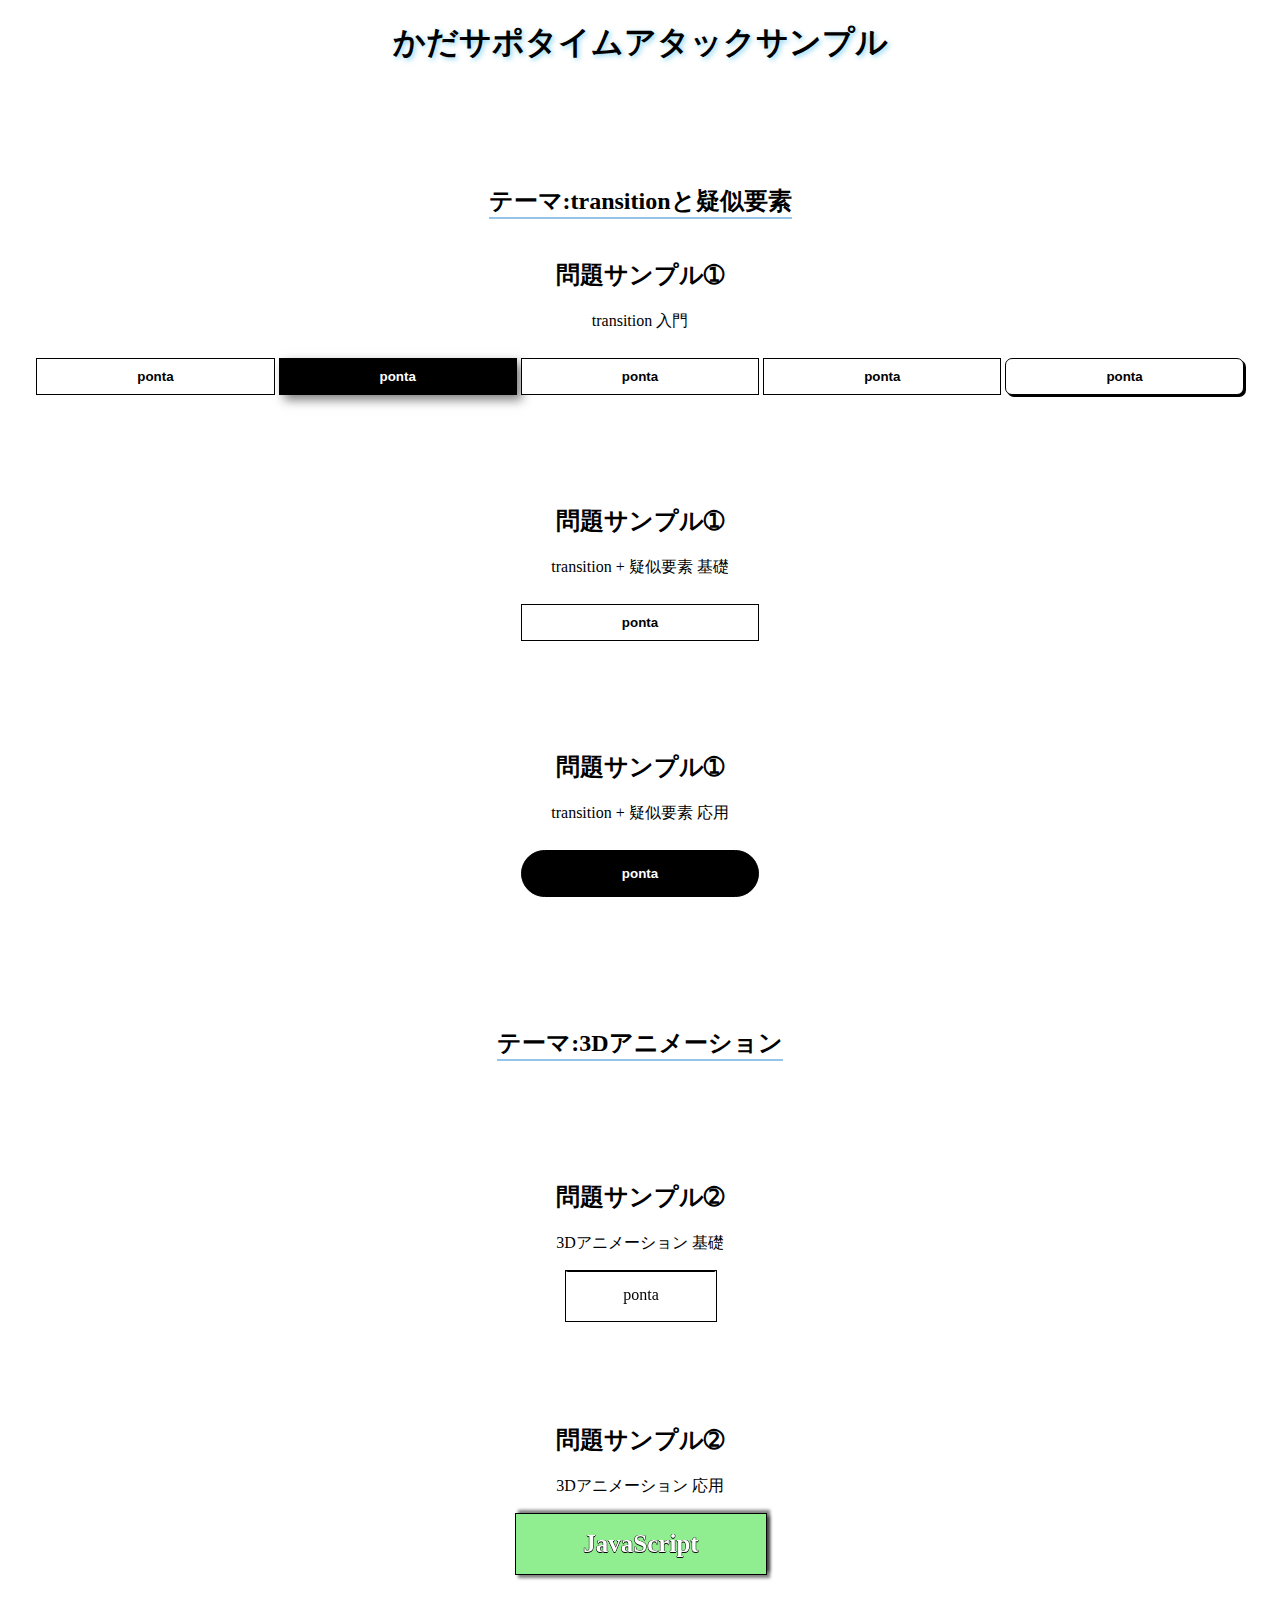
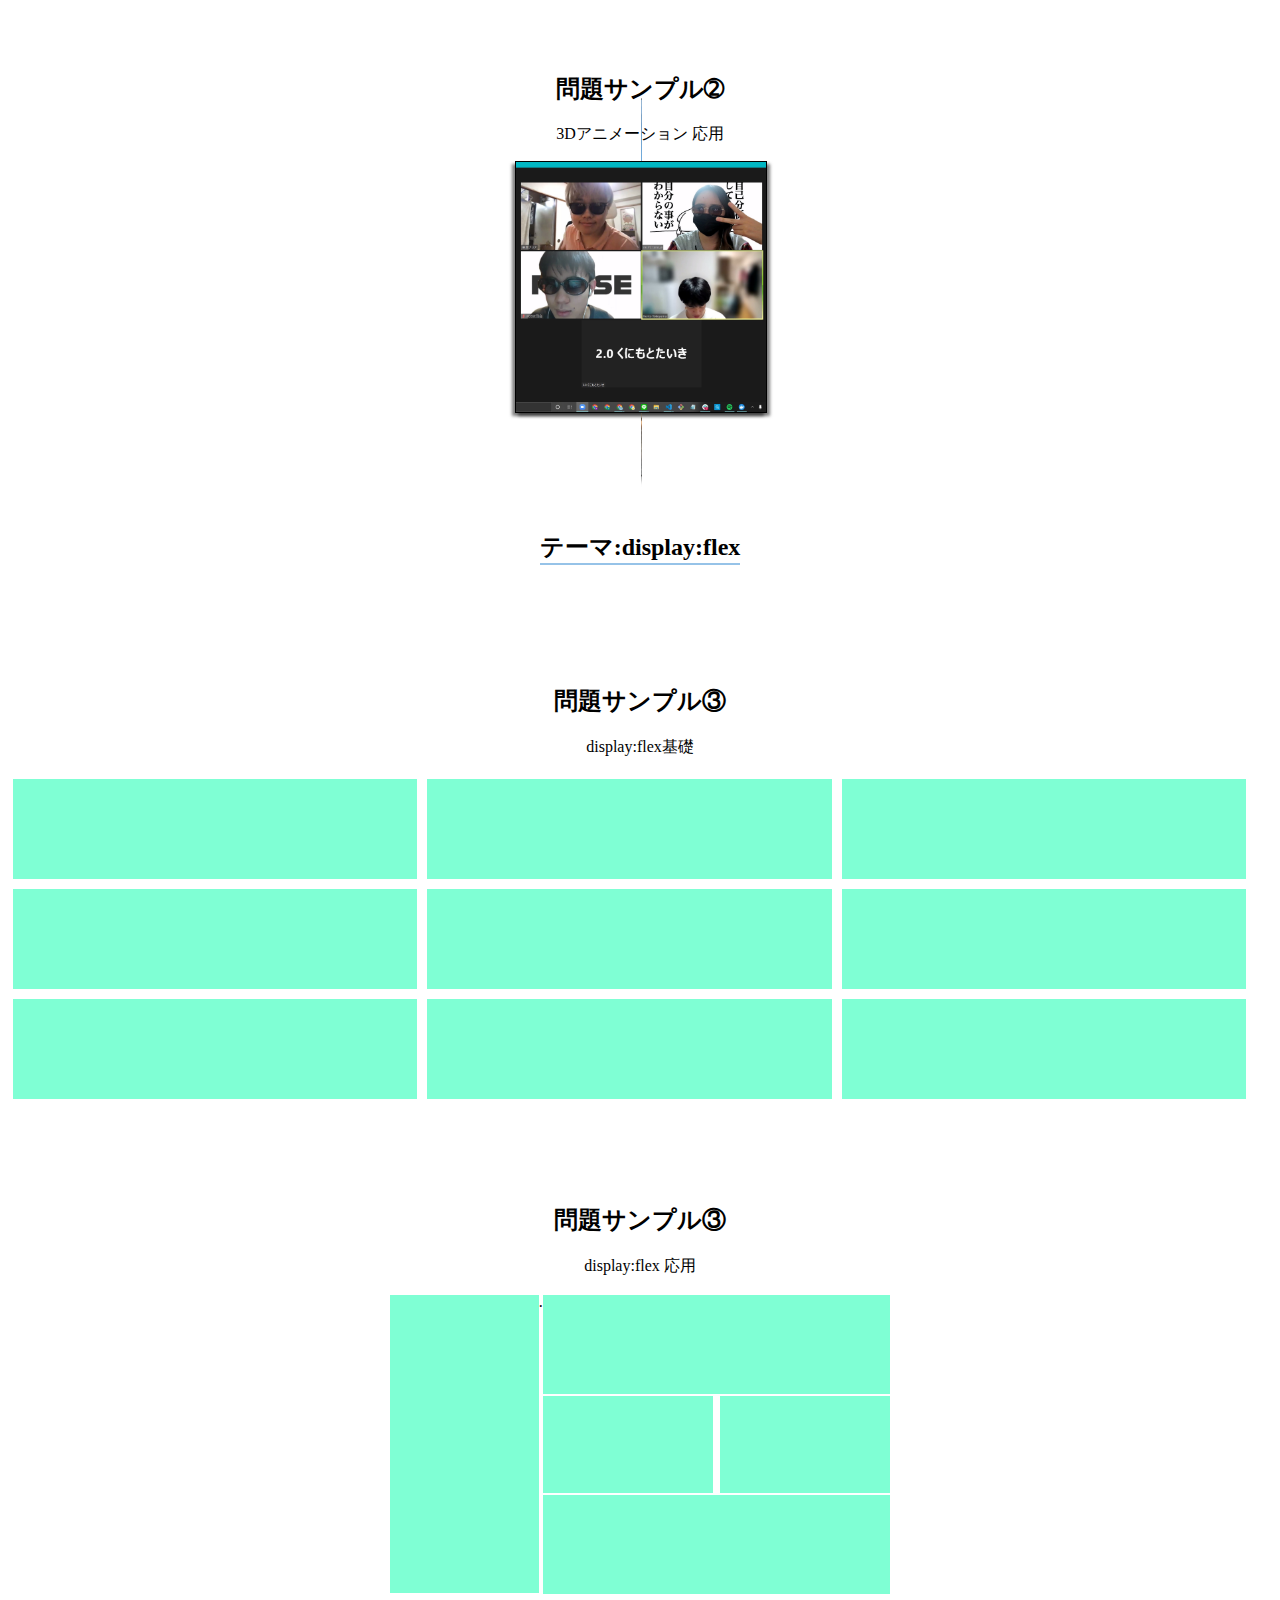
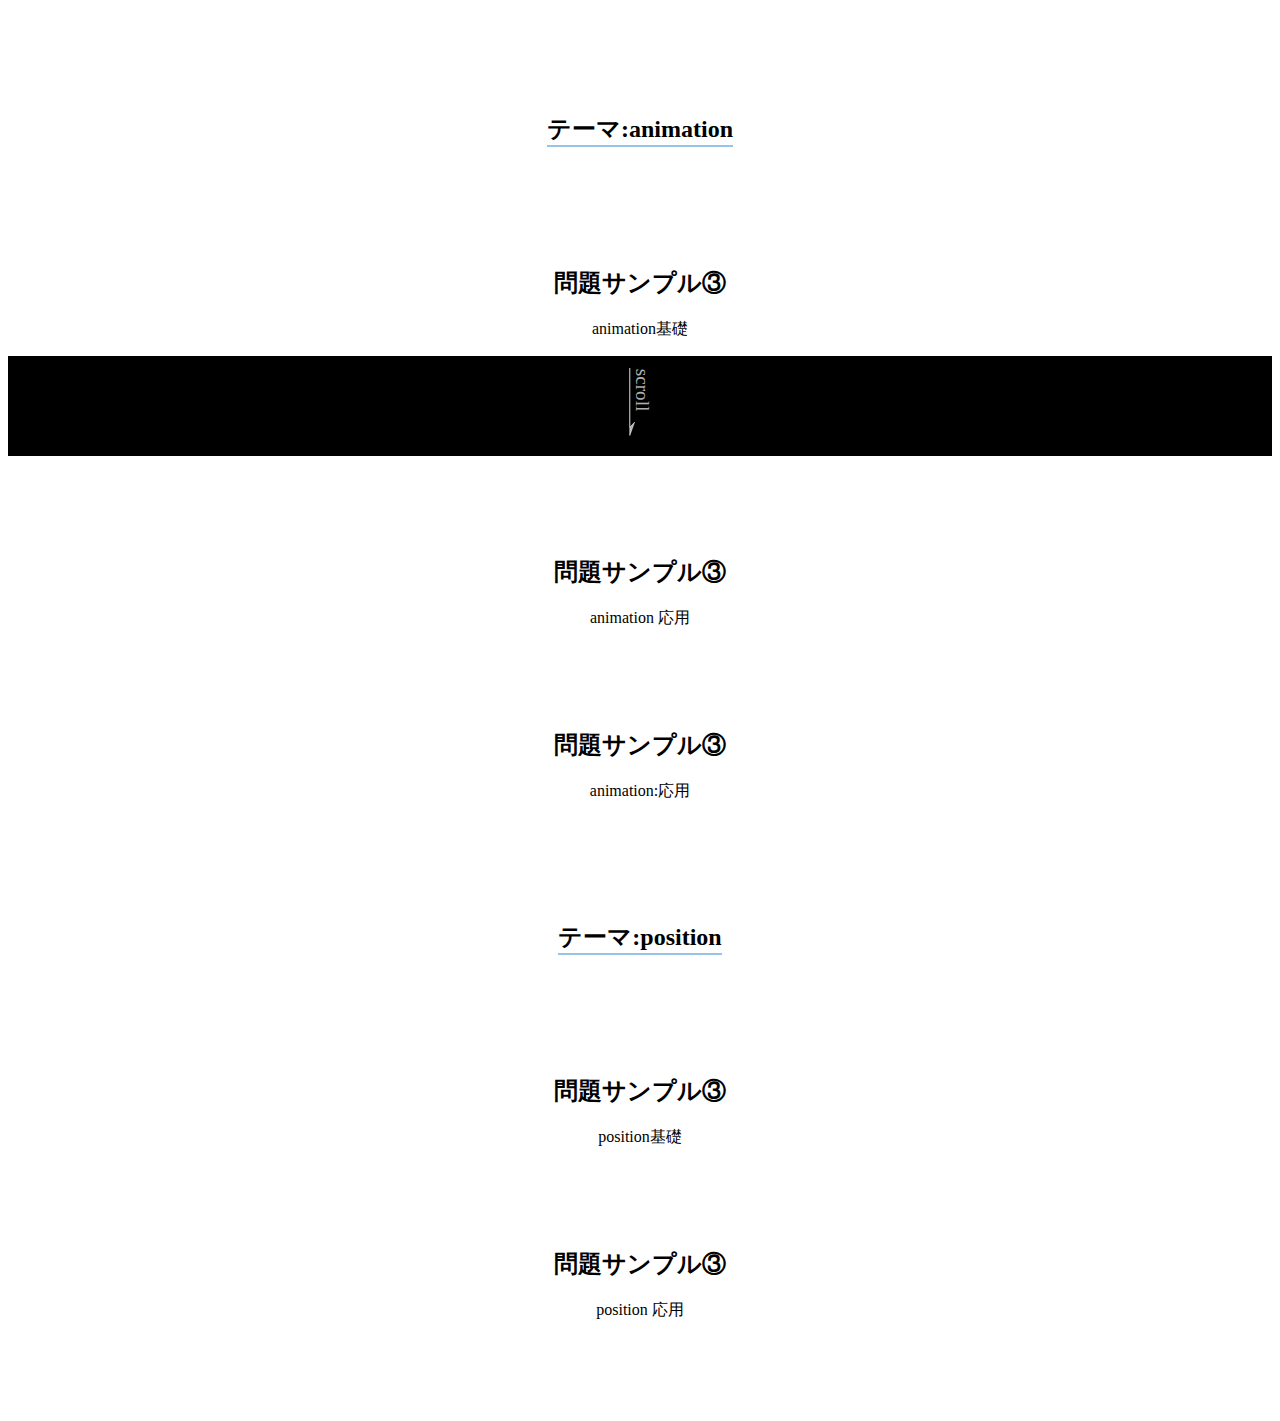
==== index.html @ 3ee52d9d "サンプル" ====
<!DOCTYPE html>
<html lang="ja">
  <head>
    <meta charset="UTF-8" />
    <meta http-equiv="X-UA-Compatible" content="IE=edge" />
    <meta name="viewport" content="width=device-width, initial-scale=1.0" />
    <title>かだサポサンプル</title>
    <link rel="stylesheet" href="answer.css" />
    <link rel="stylesheet" href="reset.css" />
  </head>
  <body>
    <h1>かだサポタイムアタックサンプル</h1>
    <div id="container">
      <h2 class="thema">テーマ:transitionと疑似要素</h2>
      <div class="answer">
        <h2>問題サンプル➀</h2>
        <p>transition 入門</p>
        <button class="btn float">ponta</button>
        <button class="btn filled">ponta</button>
        <button class="btn letter-spacing">ponta</button>
        <button class="btn shadow">ponta</button>
        <button class="btn solid">ponta</button>
      </div>
      <div class="answer">
        <h2>問題サンプル➀</h2>
        <p>transition + 疑似要素 基礎</p>
        <button class="btn slide-bg">ponta</button>
      </div>
      <div class="answer">
        <h2>問題サンプル➀</h2>
        <p>transition + 疑似要素 応用</p>
        <button class="btn btn-white">ponta</button>
      </div>
    </div>
    <div id="container2">
      <h2 class="thema">テーマ:3Dアニメーション</h2>
      <div class="answer3d">
        <h2>問題サンプル➁</h2>
        <p>3Dアニメーション 基礎</p>
        <a class="btn cubic"
          ><span class="hovering">terashi</span
          ><span class="default">ponta</span></a
        >
      </div>

      <div class="answerRotate">
        <h2>問題サンプル➁</h2>
        <p>3Dアニメーション 応用</p>
        <a class="btn">
          <span class="default">Web Design</span>
          <span class="hovering">Html</span>
          <span class="hovering2">CSS</span>
          <span class="hovering3">JavaScript</span>
        </a>
      </div>
      <div class="answerRotate2">
        <h2>問題サンプル➁</h2>
        <p>3Dアニメーション 応用</p>
        <a class="btn">
          <span class="default"><img src="img/完全にやから.jpg" alt="" /></span>
          <span class="hovering"><img src="img/やさぐれい.jpg" alt="" /></span>
          <span class="hovering2"
            ><img src="img/やんきーおのかん.jpg" alt=""
          /></span>
          <span class="hovering3"><img src="img/柄悪マーケ.JPG" alt="" /></span>
        </a>
      </div>
    </div>
    <div id="container4">
     <h2 class="thema">テーマ:display:flex</h2>
     <div class="answer3d">
       <h2>問題サンプル③</h2>
       <p>display:flex基礎</p>
       <div class="pictures">
            <div class="item"></div>
            <div class="item"></div>
            <div class="item"></div>
            <div class="item"></div>
            <div class="item"></div>
            <div class="item"></div>
            <div class="item"></div>
            <div class="item"></div>
            <div class="item"></div>
          </div>
     </div>

     <div class="answerRotate">
       <h2>問題サンプル③</h2>
       <p>display:flex 応用</p>
       <div class="flex-container ponta">
            <div class="left items">
            </div>.
            <div class="right ">
                 <div class="row items"></div>
                 <div class="row row-flex">
                      <div class="row-left items">
                      </div>
                      <div class="row-right items"></div>
                 </div>
                 <div class="row items"></div>
            </div>
       </div>
     </div>
   </div>
    <div id="container4">
      <h2 class="thema">テーマ:animation</h2>
      <div class="answer3d">
        <h2>問題サンプル③</h2>
        <p>animation基礎</p>
        <div class="hero">
        <div class="hero__footer">
          <img class="hero__downarrow" src="img/arrow.svg">
          <span class="hero__scrolltext">scroll</span>
        </div>
     </div>
      </div>

      <div class="answerRotate">
        <h2>問題サンプル③</h2>
        <p>animation 応用</p>
        <div class="square"></div>
      </div>
      <div class="answerRotate2">
        <h2>問題サンプル③</h2>
        <p>animation:応用</p>
      </div>
    </div>
   <div id="container5">
     <h2 class="thema">テーマ:position</h2>
     <div class="answer3d">
       <h2>問題サンプル③</h2>
       <p>position基礎</p>
     </div>
     <div class="answerRotate">
       <h2>問題サンプル③</h2>
       <p>position 応用</p>
     </div>
   </div>
  </body>
</html>
---- answer.css ----
h1 {
  text-align: center;
  text-shadow: 2px 2px 5px rgba(33, 175, 222, 0.5);
}

#container {
  text-align: center;
  margin: 100px 0;
}

#container > div {
  -ms-flex-preferred-size: 300px;
      flex-basis: 300px;
}

#container2 {
  text-align: center;
  margin: 100px 0;
}

#container2 > div {
  -ms-flex-preferred-size: 300px;
      flex-basis: 300px;
}

#container3 {
  text-align: center;
  margin: 100px 0;
}

#container3 > div {
  -ms-flex-preferred-size: 300px;
      flex-basis: 300px;
}

#container4 {
  text-align: center;
  margin: 100px 0;
}

#container4 > div {
  -ms-flex-preferred-size: 300px;
      flex-basis: 300px;
}

#container5 {
  text-align: center;
  margin: 100px 0;
}

#container5 > div {
  -ms-flex-preferred-size: 300px;
      flex-basis: 300px;
}

.thema {
  display: inline-block;
  border-bottom: 2px solid rgba(45, 136, 210, 0.5);
  text-align: center;
}

.answer {
  margin-bottom: 100px;
}

.answer .btn {
  position: relative;
  display: inline-block;
  background-color: white;
  border: 1px solid black;
  font-weight: 600;
  padding: 10px 100px;
  margin: 10px auto;
  cursor: pointer;
  -webkit-transition: all 0.3s;
  transition: all 0.3s;
  color: black;
  text-decoration: none !important;
}

.answer .btn.float:hover {
  background-color: black;
  color: white;
  -webkit-box-shadow: 5px 5px 10px 0 rgba(0, 0, 0, 0.5);
          box-shadow: 5px 5px 10px 0 rgba(0, 0, 0, 0.5);
}

.answer .btn.filled {
  background-color: black;
  color: white;
  -webkit-box-shadow: 5px 5px 10px 0 rgba(0, 0, 0, 0.5);
          box-shadow: 5px 5px 10px 0 rgba(0, 0, 0, 0.5);
}

.answer .btn.filled:hover {
  background-color: white;
  color: black;
  -webkit-box-shadow: none;
          box-shadow: none;
}

.answer .btn.letter-spacing:hover {
  background-color: black;
  letter-spacing: 3px;
  color: white;
}

.answer .btn.shadow {
  -webkit-box-shadow: none;
          box-shadow: none;
}

.answer .btn.shadow:hover {
  -webkit-transform: translate(-2.5px, -2.5px);
          transform: translate(-2.5px, -2.5px);
  -webkit-box-shadow: 5px 5px 0 0 black;
          box-shadow: 5px 5px 0 0 black;
}

.answer .btn.solid {
  -webkit-box-shadow: 2px 2px 0 0 black;
          box-shadow: 2px 2px 0 0 black;
  border-radius: 7px;
}

.answer .btn.solid:hover {
  -webkit-transform: translate(2px, 2px);
          transform: translate(2px, 2px);
  -webkit-box-shadow: none;
          box-shadow: none;
}

.answer .btn.slide-bg {
  position: relative;
  overflow: hidden;
  z-index: 1;
}

.answer .btn.slide-bg::before {
  content: '';
  display: inline-block;
  width: 100%;
  height: 100%;
  background-color: black;
  position: absolute;
  top: 0;
  left: 0;
  -webkit-transform: translateX(-100%);
          transform: translateX(-100%);
  -webkit-transition: -webkit-transform 0.3s;
  transition: -webkit-transform 0.3s;
  transition: transform 0.3s;
  transition: transform 0.3s, -webkit-transform 0.3s;
  z-index: -1;
}

.answer .btn.slide-bg:hover {
  color: white;
}

.answer .btn.slide-bg:hover::before {
  -webkit-transform: none;
          transform: none;
}

.answer .btn.btn-white {
  text-align: center;
  background-color: black;
  color: white;
  font-weight: 700;
  padding: 15px 100px;
  display: inline-block;
  white-space: nowrap;
  border-radius: 100px;
  -webkit-transition: all 0.2s;
  transition: all 0.2s;
}

.answer .btn.btn-white::after {
  content: "";
  display: inline-block;
  height: 100%;
  width: 100%;
  border-radius: 100px;
  background-color: black;
  position: absolute;
  top: 0;
  left: 0;
  z-index: -1;
  -webkit-transition: all 0.8s;
  transition: all 0.8s;
}

.answer .btn.btn-white:hover {
  -webkit-box-shadow: 0 5px 10px rgba(0, 0, 0, 0.5);
          box-shadow: 0 5px 10px rgba(0, 0, 0, 0.5);
}

.answer .btn.btn-white:hover::after {
  -webkit-transform: scale(1.5);
          transform: scale(1.5);
  opacity: 0;
}

.answer3d {
  text-align: center;
  margin: 100px 0;
}

.answer3d .btn {
  position: relative;
  display: inline-block;
  -webkit-transform-style: preserve-3d;
          transform-style: preserve-3d;
  -webkit-perspective: 300px;
          perspective: 300px;
  width: 150px;
  height: 50px;
  margin: 0 auto;
  cursor: pointer;
}

.answer3d .btn.cubic span {
  position: absolute;
  top: 0;
  left: 0;
  width: 100%;
  height: 100%;
  border: 1px solid black;
  line-height: 48px;
  text-align: center;
  -webkit-transition: all 0.3s;
  transition: all 0.3s;
  -webkit-transform-origin: center center -25px;
          transform-origin: center center -25px;
}

.answer3d .btn.cubic .hovering {
  background-color: black;
  color: white;
  -webkit-transform: rotateX(90deg);
          transform: rotateX(90deg);
}

.answer3d .btn.cubic .default {
  background-color: white;
  color: black;
  -webkit-transform: rotateX(0);
          transform: rotateX(0);
}

.answer3d .btn.cubic:hover .hovering {
  -webkit-transform: rotateX(0);
          transform: rotateX(0);
}

.answer3d .btn.cubic:hover .default {
  -webkit-transform: rotateX(-90deg);
          transform: rotateX(-90deg);
}

.answerRotate {
  text-align: center;
  margin: 100px 0;
}

.answerRotate .btn {
  position: relative;
  display: block;
  -webkit-transform-style: preserve-3d;
          transform-style: preserve-3d;
  -webkit-perspective: 300px;
          perspective: 300px;
  width: 250px;
  height: 60px;
  margin: 0 auto;
  z-index: 99999;
}

.answerRotate span {
  position: absolute;
  top: 0;
  left: 0;
  width: 100%;
  height: 100%;
  border: 1px solid black;
  line-height: 60px;
  text-align: center;
  -webkit-box-shadow: 3px 3px 3px rgba(0, 0, 0, 0.5);
          box-shadow: 3px 3px 3px rgba(0, 0, 0, 0.5);
  font-size: 25px;
}

.answerRotate .hovering {
  background-color: palevioletred;
  color: white;
  text-shadow: 1px 0 5px black;
  -webkit-transform: rotateX(180deg);
          transform: rotateX(180deg);
  -webkit-animation-name: spin2;
          animation-name: spin2;
  -webkit-animation-duration: 10s;
          animation-duration: 10s;
  -webkit-animation-timing-function: linear;
          animation-timing-function: linear;
  -webkit-animation-delay: 0s;
          animation-delay: 0s;
  -webkit-animation-iteration-count: infinite;
          animation-iteration-count: infinite;
  -webkit-animation-direction: normal;
          animation-direction: normal;
  -webkit-animation-fill-mode: forwards;
          animation-fill-mode: forwards;
}

.answerRotate .hovering2 {
  background-color: orange;
  color: white;
  text-shadow: 0 5px 5px black;
  -webkit-transform: rotateX(270deg);
          transform: rotateX(270deg);
  -webkit-animation-name: spin3;
          animation-name: spin3;
  -webkit-animation-duration: 10s;
          animation-duration: 10s;
  -webkit-animation-timing-function: linear;
          animation-timing-function: linear;
  -webkit-animation-delay: 0s;
          animation-delay: 0s;
  -webkit-animation-iteration-count: infinite;
          animation-iteration-count: infinite;
  -webkit-animation-direction: normal;
          animation-direction: normal;
  -webkit-animation-fill-mode: forwards;
          animation-fill-mode: forwards;
}

.answerRotate .hovering3 {
  background-color: lightgreen;
  color: white;
  text-shadow: .5px 0 0 black, 0 .5px 0 black, -.5px 0 0 black, 0 -.5px 0 black;
  -webkit-transform: rotateX(360deg);
          transform: rotateX(360deg);
  font-weight: bold;
  -webkit-animation-name: spin4;
          animation-name: spin4;
  -webkit-animation-duration: 10s;
          animation-duration: 10s;
  -webkit-animation-timing-function: linear;
          animation-timing-function: linear;
  -webkit-animation-delay: 0s;
          animation-delay: 0s;
  -webkit-animation-iteration-count: infinite;
          animation-iteration-count: infinite;
  -webkit-animation-direction: normal;
          animation-direction: normal;
  -webkit-animation-fill-mode: forwards;
          animation-fill-mode: forwards;
}

.answerRotate .default {
  color: black;
  -webkit-transform: rotateX(90deg);
          transform: rotateX(90deg);
  -webkit-animation-name: spin1;
          animation-name: spin1;
  -webkit-animation-duration: 10s;
          animation-duration: 10s;
  -webkit-animation-timing-function: linear;
          animation-timing-function: linear;
  -webkit-animation-delay: 0s;
          animation-delay: 0s;
  -webkit-animation-iteration-count: infinite;
          animation-iteration-count: infinite;
  -webkit-animation-direction: normal;
          animation-direction: normal;
  -webkit-animation-fill-mode: forwards;
          animation-fill-mode: forwards;
  background-color: yellow;
  white-space: nowrap;
  font-weight: 900;
}

@-webkit-keyframes spin1 {
  0% {
    -webkit-transform: rotateX(0deg);
            transform: rotateX(0deg);
    -webkit-transform-origin: center center -30px;
            transform-origin: center center -30px;
  }
  100% {
    -webkit-transform: rotateX(-360deg);
            transform: rotateX(-360deg);
    -webkit-transform-origin: center center -30px;
            transform-origin: center center -30px;
  }
}

@keyframes spin1 {
  0% {
    -webkit-transform: rotateX(0deg);
            transform: rotateX(0deg);
    -webkit-transform-origin: center center -30px;
            transform-origin: center center -30px;
  }
  100% {
    -webkit-transform: rotateX(-360deg);
            transform: rotateX(-360deg);
    -webkit-transform-origin: center center -30px;
            transform-origin: center center -30px;
  }
}

@-webkit-keyframes spin2 {
  0% {
    -webkit-transform: rotateX(90deg);
            transform: rotateX(90deg);
    -webkit-transform-origin: center center -30px;
            transform-origin: center center -30px;
  }
  100% {
    -webkit-transform: rotateX(-270deg);
            transform: rotateX(-270deg);
    -webkit-transform-origin: center center -30px;
            transform-origin: center center -30px;
  }
}

@keyframes spin2 {
  0% {
    -webkit-transform: rotateX(90deg);
            transform: rotateX(90deg);
    -webkit-transform-origin: center center -30px;
            transform-origin: center center -30px;
  }
  100% {
    -webkit-transform: rotateX(-270deg);
            transform: rotateX(-270deg);
    -webkit-transform-origin: center center -30px;
            transform-origin: center center -30px;
  }
}

@-webkit-keyframes spin3 {
  0% {
    -webkit-transform: rotateX(180deg);
            transform: rotateX(180deg);
    -webkit-transform-origin: center center -30px;
            transform-origin: center center -30px;
  }
  100% {
    -webkit-transform: rotateX(-180deg);
            transform: rotateX(-180deg);
    -webkit-transform-origin: center center -30px;
            transform-origin: center center -30px;
  }
}

@keyframes spin3 {
  0% {
    -webkit-transform: rotateX(180deg);
            transform: rotateX(180deg);
    -webkit-transform-origin: center center -30px;
            transform-origin: center center -30px;
  }
  100% {
    -webkit-transform: rotateX(-180deg);
            transform: rotateX(-180deg);
    -webkit-transform-origin: center center -30px;
            transform-origin: center center -30px;
  }
}

@-webkit-keyframes spin4 {
  0% {
    -webkit-transform: rotateX(270deg);
            transform: rotateX(270deg);
    -webkit-transform-origin: center center -30px;
            transform-origin: center center -30px;
  }
  100% {
    -webkit-transform: rotateX(-90deg);
            transform: rotateX(-90deg);
    -webkit-transform-origin: center center -30px;
            transform-origin: center center -30px;
  }
}

@keyframes spin4 {
  0% {
    -webkit-transform: rotateX(270deg);
            transform: rotateX(270deg);
    -webkit-transform-origin: center center -30px;
            transform-origin: center center -30px;
  }
  100% {
    -webkit-transform: rotateX(-90deg);
            transform: rotateX(-90deg);
    -webkit-transform-origin: center center -30px;
            transform-origin: center center -30px;
  }
}

.answerRotate2 {
  text-align: center;
  margin: 100px 0;
}

.answerRotate2 .btn {
  position: relative;
  display: block;
  -webkit-transform-style: preserve-3d;
          transform-style: preserve-3d;
  -webkit-perspective: 300px;
          perspective: 300px;
  width: 250px;
  height: 250px;
  margin: 0 auto;
  z-index: 99999;
}

.answerRotate2 span {
  position: absolute;
  top: 0;
  left: 0;
  width: 100%;
  height: 100%;
  border: 1px solid black;
  line-height: 250px;
  text-align: center;
  -webkit-box-shadow: 3px 3px 3px rgba(0, 0, 0, 0.5);
          box-shadow: 3px 3px 3px rgba(0, 0, 0, 0.5);
  font-size: 25px;
}

.answerRotate2 .hovering {
  background-color: palevioletred;
  color: white;
  text-shadow: 1px 0 5px black;
  -webkit-transform: rotateY(180deg);
          transform: rotateY(180deg);
  -webkit-animation-name: imgSpin2;
          animation-name: imgSpin2;
  -webkit-animation-duration: 10s;
          animation-duration: 10s;
  -webkit-animation-timing-function: linear;
          animation-timing-function: linear;
  -webkit-animation-delay: 0s;
          animation-delay: 0s;
  -webkit-animation-iteration-count: infinite;
          animation-iteration-count: infinite;
  -webkit-animation-direction: normal;
          animation-direction: normal;
  -webkit-animation-fill-mode: forwards;
          animation-fill-mode: forwards;
}

.answerRotate2 .hovering2 {
  background-color: orange;
  color: white;
  text-shadow: 0 5px 5px black;
  -webkit-transform: rotateY(270deg);
          transform: rotateY(270deg);
  -webkit-animation-name: imgSpin3;
          animation-name: imgSpin3;
  -webkit-animation-duration: 10s;
          animation-duration: 10s;
  -webkit-animation-timing-function: linear;
          animation-timing-function: linear;
  -webkit-animation-delay: 0s;
          animation-delay: 0s;
  -webkit-animation-iteration-count: infinite;
          animation-iteration-count: infinite;
  -webkit-animation-direction: normal;
          animation-direction: normal;
  -webkit-animation-fill-mode: forwards;
          animation-fill-mode: forwards;
}

.answerRotate2 .hovering3 {
  background-color: lightgreen;
  color: white;
  text-shadow: .5px 0 0 black, 0 .5px 0 black, -.5px 0 0 black, 0 -.5px 0 black;
  -webkit-transform: rotateY(360deg);
          transform: rotateY(360deg);
  font-weight: bold;
  -webkit-animation-name: imgSpin4;
          animation-name: imgSpin4;
  -webkit-animation-duration: 10s;
          animation-duration: 10s;
  -webkit-animation-timing-function: linear;
          animation-timing-function: linear;
  -webkit-animation-delay: 0s;
          animation-delay: 0s;
  -webkit-animation-iteration-count: infinite;
          animation-iteration-count: infinite;
  -webkit-animation-direction: normal;
          animation-direction: normal;
  -webkit-animation-fill-mode: forwards;
          animation-fill-mode: forwards;
}

.answerRotate2 .default {
  color: black;
  -webkit-transform: rotateY(90deg);
          transform: rotateY(90deg);
  -webkit-animation-name: imgSpin1;
          animation-name: imgSpin1;
  -webkit-animation-duration: 10s;
          animation-duration: 10s;
  -webkit-animation-timing-function: linear;
          animation-timing-function: linear;
  -webkit-animation-delay: 0s;
          animation-delay: 0s;
  -webkit-animation-iteration-count: infinite;
          animation-iteration-count: infinite;
  -webkit-animation-direction: normal;
          animation-direction: normal;
  -webkit-animation-fill-mode: forwards;
          animation-fill-mode: forwards;
  background-color: yellow;
  white-space: nowrap;
  font-weight: 900;
}

.answerRotate2 img {
  width: 250px;
  height: 250px;
  -o-object-fit: cover;
     object-fit: cover;
}

@-webkit-keyframes imgSpin1 {
  0% {
    -webkit-transform: rotateY(0deg);
            transform: rotateY(0deg);
    -webkit-transform-origin: center center -125px;
            transform-origin: center center -125px;
  }
  100% {
    -webkit-transform: rotateY(-360deg);
            transform: rotateY(-360deg);
    -webkit-transform-origin: center center -125px;
            transform-origin: center center -125px;
  }
}

@keyframes imgSpin1 {
  0% {
    -webkit-transform: rotateY(0deg);
            transform: rotateY(0deg);
    -webkit-transform-origin: center center -125px;
            transform-origin: center center -125px;
  }
  100% {
    -webkit-transform: rotateY(-360deg);
            transform: rotateY(-360deg);
    -webkit-transform-origin: center center -125px;
            transform-origin: center center -125px;
  }
}

@-webkit-keyframes imgSpin2 {
  0% {
    -webkit-transform: rotateY(90deg);
            transform: rotateY(90deg);
    -webkit-transform-origin: center center -125px;
            transform-origin: center center -125px;
  }
  100% {
    -webkit-transform: rotateY(-270deg);
            transform: rotateY(-270deg);
    -webkit-transform-origin: center center -125px;
            transform-origin: center center -125px;
  }
}

@keyframes imgSpin2 {
  0% {
    -webkit-transform: rotateY(90deg);
            transform: rotateY(90deg);
    -webkit-transform-origin: center center -125px;
            transform-origin: center center -125px;
  }
  100% {
    -webkit-transform: rotateY(-270deg);
            transform: rotateY(-270deg);
    -webkit-transform-origin: center center -125px;
            transform-origin: center center -125px;
  }
}

@-webkit-keyframes imgSpin3 {
  0% {
    -webkit-transform: rotateY(180deg);
            transform: rotateY(180deg);
    -webkit-transform-origin: center center -125px;
            transform-origin: center center -125px;
  }
  100% {
    -webkit-transform: rotateY(-180deg);
            transform: rotateY(-180deg);
    -webkit-transform-origin: center center -125px;
            transform-origin: center center -125px;
  }
}

@keyframes imgSpin3 {
  0% {
    -webkit-transform: rotateY(180deg);
            transform: rotateY(180deg);
    -webkit-transform-origin: center center -125px;
            transform-origin: center center -125px;
  }
  100% {
    -webkit-transform: rotateY(-180deg);
            transform: rotateY(-180deg);
    -webkit-transform-origin: center center -125px;
            transform-origin: center center -125px;
  }
}

@-webkit-keyframes imgSpin4 {
  0% {
    -webkit-transform: rotateY(270deg);
            transform: rotateY(270deg);
    -webkit-transform-origin: center center -125px;
            transform-origin: center center -125px;
  }
  100% {
    -webkit-transform: rotateY(-90deg);
            transform: rotateY(-90deg);
    -webkit-transform-origin: center center -125px;
            transform-origin: center center -125px;
  }
}

@keyframes imgSpin4 {
  0% {
    -webkit-transform: rotateY(270deg);
            transform: rotateY(270deg);
    -webkit-transform-origin: center center -125px;
            transform-origin: center center -125px;
  }
  100% {
    -webkit-transform: rotateY(-90deg);
            transform: rotateY(-90deg);
    -webkit-transform-origin: center center -125px;
            transform-origin: center center -125px;
  }
}

.pictures {
  display: -webkit-box;
  display: -ms-flexbox;
  display: flex;
  -ms-flex-wrap: wrap;
      flex-wrap: wrap;
  -ms-flex-line-pack: distribute;
      align-content: space-around;
}

.pictures > div {
  width: 32%;
  height: 100px;
  margin: 5px;
  background-color: aquamarine;
}

.flex-container {
  width: 500px;
  margin: 0 auto;
  height: 300px;
  display: -webkit-box;
  display: -ms-flexbox;
  display: flex;
}

.flex-container .items {
  background-color: aquamarine;
  margin-top: 2px;
}

.flex-container .left {
  -ms-flex-preferred-size: 30%;
      flex-basis: 30%;
}

.flex-container .right {
  -ms-flex-preferred-size: 70%;
      flex-basis: 70%;
}

.flex-container .right .row {
  height: 33%;
}

.flex-container .right .row-flex {
  display: -webkit-box;
  display: -ms-flexbox;
  display: flex;
  -webkit-box-pack: justify;
      -ms-flex-pack: justify;
          justify-content: space-between;
}

.flex-container .right .row-flex .row-left {
  -ms-flex-preferred-size: 49%;
      flex-basis: 49%;
}

.flex-container .right .row-flex .row-right {
  -ms-flex-preferred-size: 49%;
      flex-basis: 49%;
}

.hero {
  position: relative;
  background-color: #000;
  padding: 50px;
}

.hero__footer {
  position: absolute;
  left: 50%;
  bottom: 20px;
  -webkit-transform: translateX(-50%);
          transform: translateX(-50%);
  z-index: 2;
  height: 68px;
  width: 22px;
  overflow: hidden;
}

.hero__downarrow {
  position: absolute;
  left: 0;
  bottom: 0;
  width: 6px;
  -webkit-animation-name: kf-arrow-anime;
          animation-name: kf-arrow-anime;
  -webkit-animation-duration: 2s;
          animation-duration: 2s;
  -webkit-animation-timing-function: linear;
          animation-timing-function: linear;
  -webkit-animation-delay: 0s;
          animation-delay: 0s;
  -webkit-animation-iteration-count: infinite;
          animation-iteration-count: infinite;
  -webkit-animation-direction: normal;
          animation-direction: normal;
  -webkit-animation-fill-mode: forwards;
          animation-fill-mode: forwards;
}

.hero__scrolltext {
  position: absolute;
  -webkit-transform: rotate(90deg);
          transform: rotate(90deg);
  color: rgba(255, 255, 255, 0.7);
  left: -8px;
  top: 11px;
  font-size: 1.2em;
}

@-webkit-keyframes kf-arrow-anime {
  0%,
  50%,
  100% {
    -webkit-transform: translateY(-20%);
            transform: translateY(-20%);
  }
  30% {
    -webkit-transform: none;
            transform: none;
  }
}

@keyframes kf-arrow-anime {
  0%,
  50%,
  100% {
    -webkit-transform: translateY(-20%);
            transform: translateY(-20%);
  }
  30% {
    -webkit-transform: none;
            transform: none;
  }
}
/*# sourceMappingURL=answer.css.map */
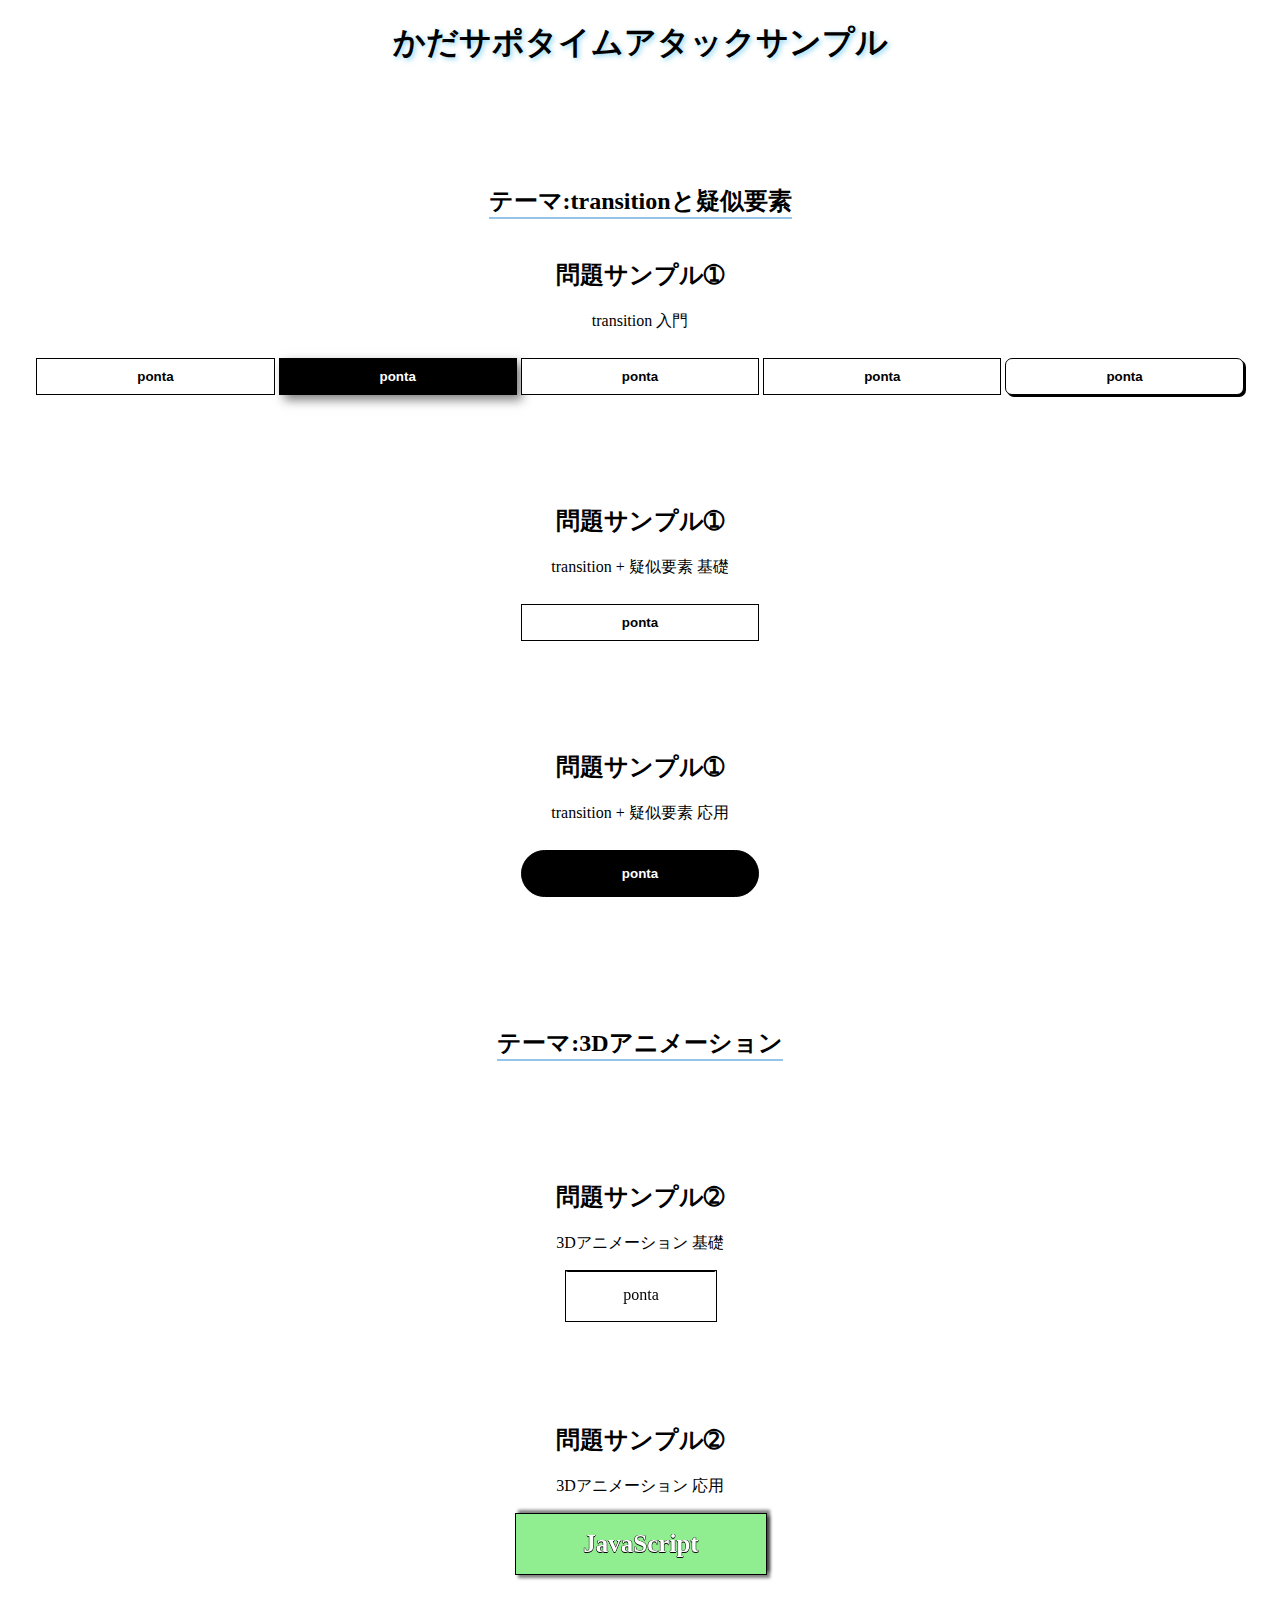
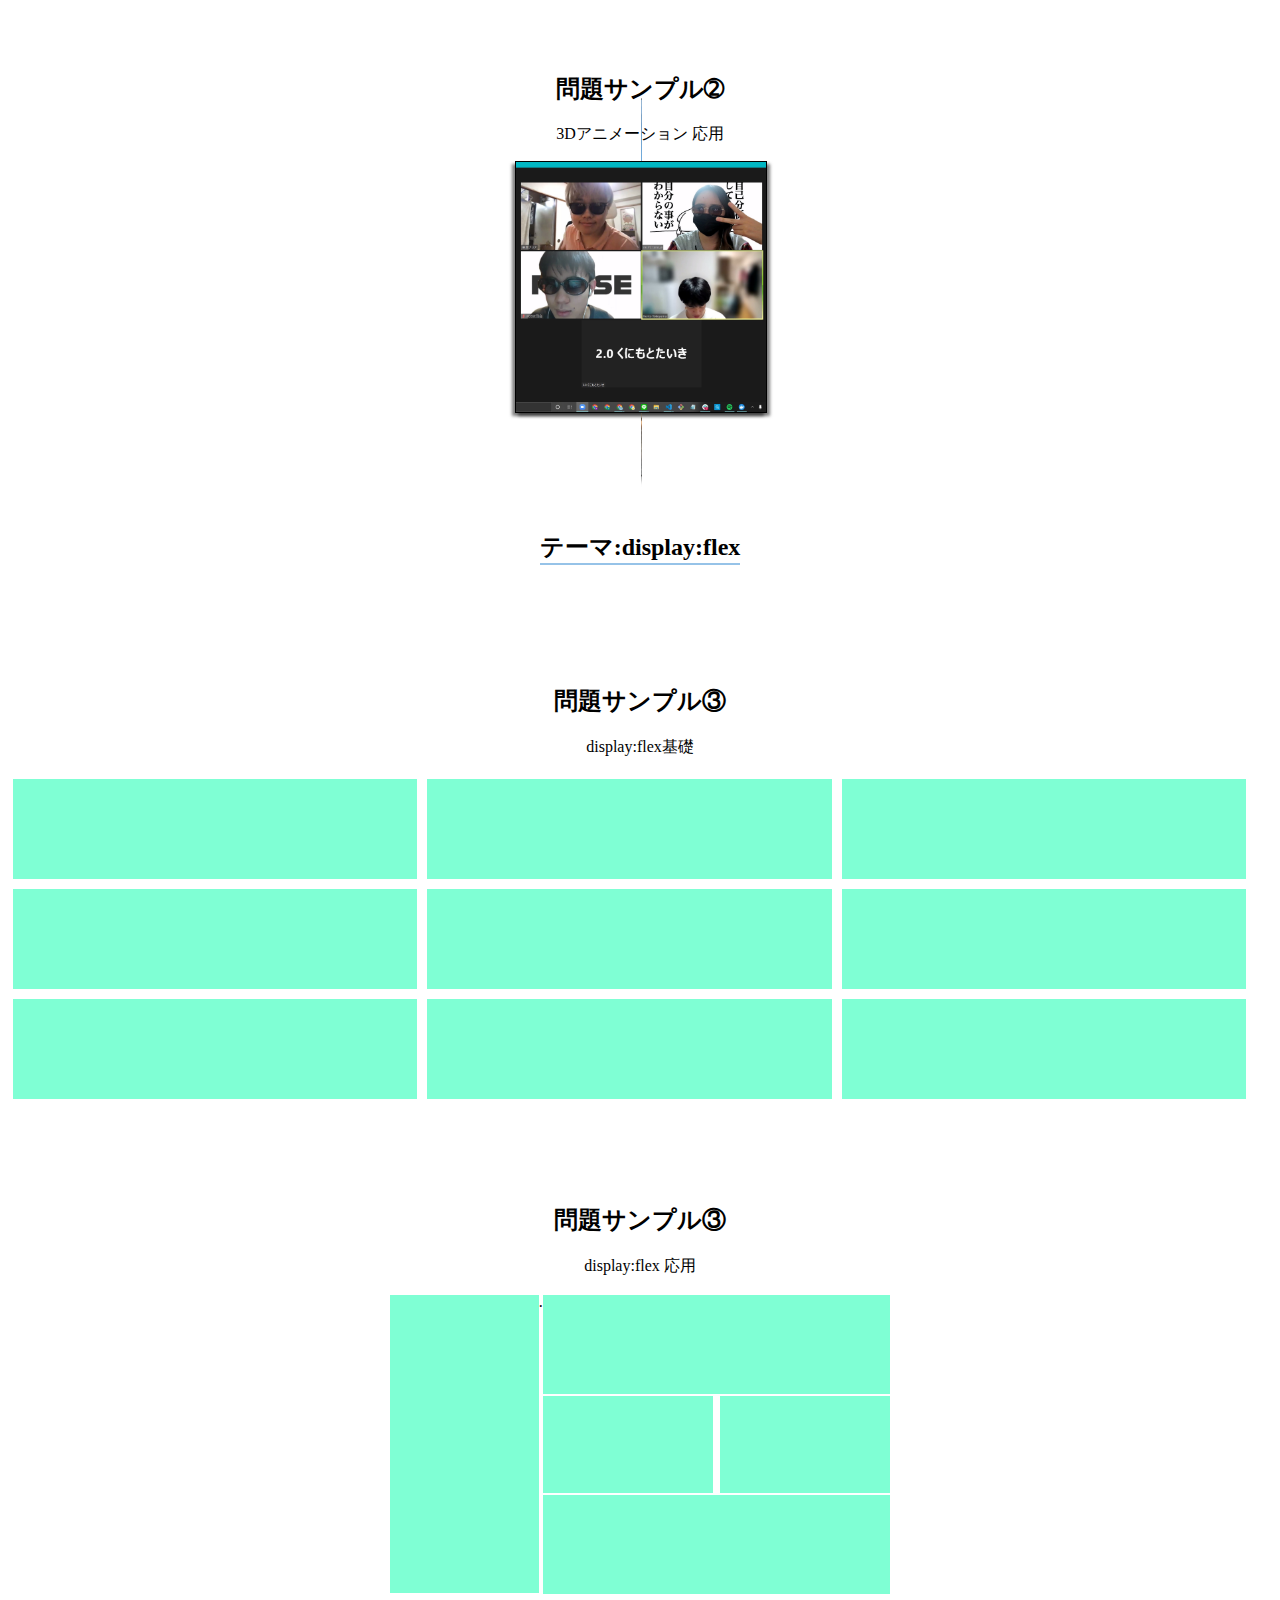
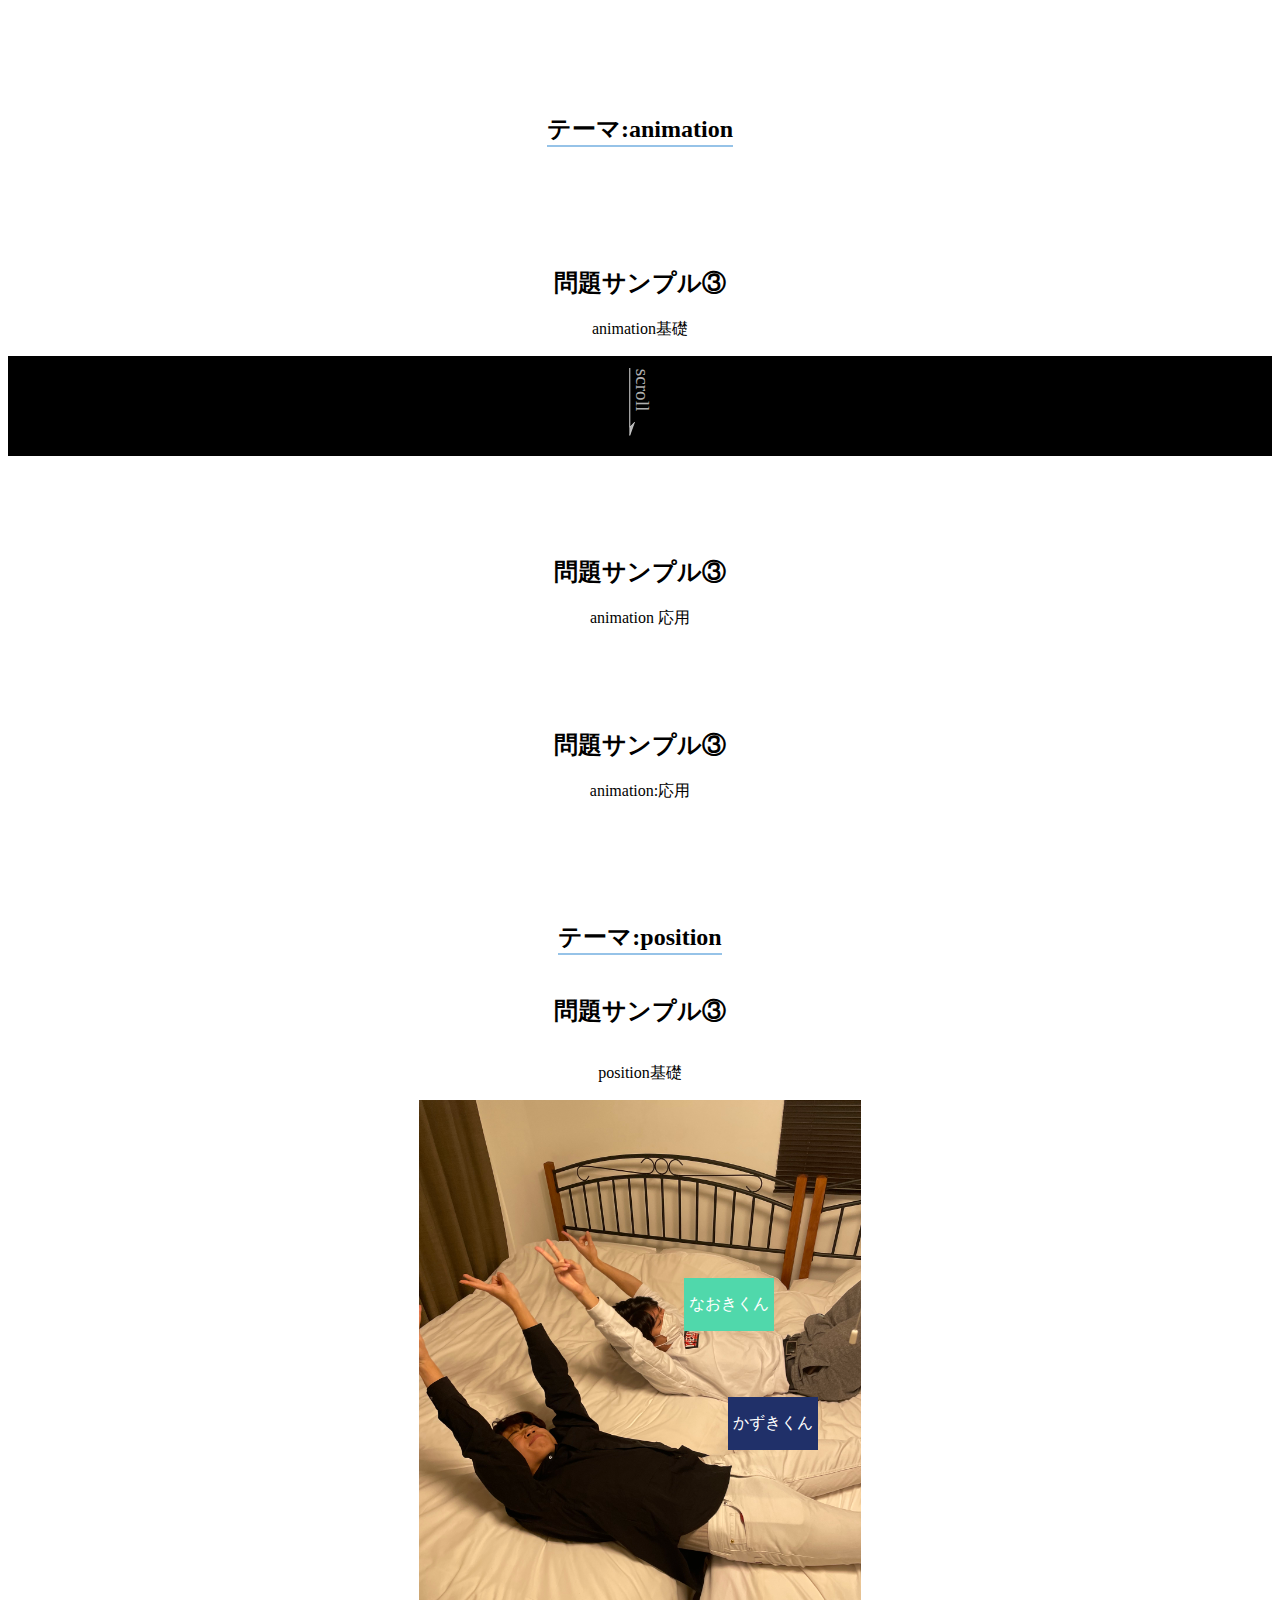
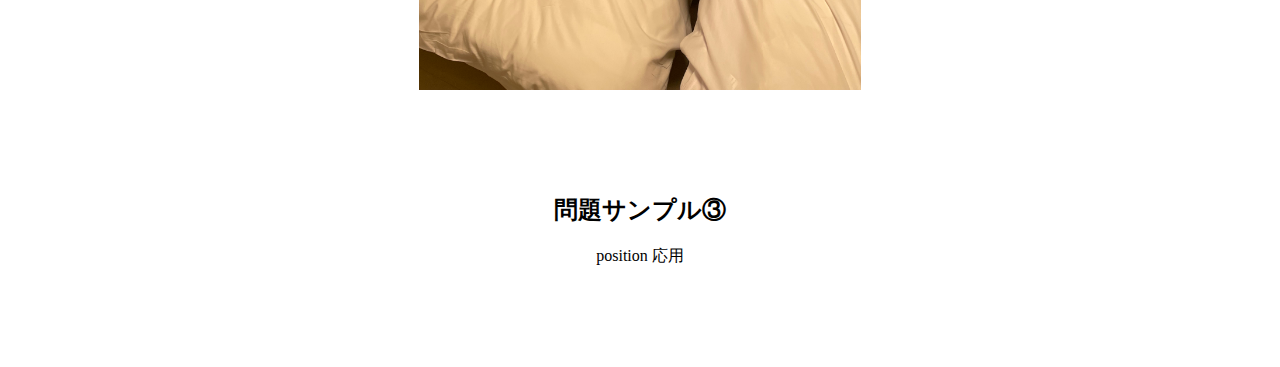
==== commit 0d899115: "positionの基礎" ====
--- a/index.html
+++ b/index.html
@@ -1,140 +1,152 @@
 <!DOCTYPE html>
 <html lang="ja">
-  <head>
-    <meta charset="UTF-8" />
-    <meta http-equiv="X-UA-Compatible" content="IE=edge" />
-    <meta name="viewport" content="width=device-width, initial-scale=1.0" />
-    <title>かだサポサンプル</title>
-    <link rel="stylesheet" href="answer.css" />
-    <link rel="stylesheet" href="reset.css" />
-  </head>
-  <body>
-    <h1>かだサポタイムアタックサンプル</h1>
-    <div id="container">
-      <h2 class="thema">テーマ:transitionと疑似要素</h2>
-      <div class="answer">
-        <h2>問題サンプル➀</h2>
-        <p>transition 入門</p>
-        <button class="btn float">ponta</button>
-        <button class="btn filled">ponta</button>
-        <button class="btn letter-spacing">ponta</button>
-        <button class="btn shadow">ponta</button>
-        <button class="btn solid">ponta</button>
-      </div>
-      <div class="answer">
-        <h2>問題サンプル➀</h2>
-        <p>transition + 疑似要素 基礎</p>
-        <button class="btn slide-bg">ponta</button>
-      </div>
-      <div class="answer">
-        <h2>問題サンプル➀</h2>
-        <p>transition + 疑似要素 応用</p>
-        <button class="btn btn-white">ponta</button>
+
+<head>
+  <meta charset="UTF-8" />
+  <meta http-equiv="X-UA-Compatible" content="IE=edge" />
+  <meta name="viewport" content="width=device-width, initial-scale=1.0" />
+  <title>かだサポサンプル</title>
+  <link rel="stylesheet" href="answer.css" />
+  <link rel="stylesheet" href="reset.css" />
+</head>
+
+<body>
+  <h1>かだサポタイムアタックサンプル</h1>
+  <div id="container">
+    <h2 class="thema">テーマ:transitionと疑似要素</h2>
+    <div class="answer">
+      <h2>問題サンプル➀</h2>
+      <p>transition 入門</p>
+      <button class="btn float">ponta</button>
+      <button class="btn filled">ponta</button>
+      <button class="btn letter-spacing">ponta</button>
+      <button class="btn shadow">ponta</button>
+      <button class="btn solid">ponta</button>
+    </div>
+    <div class="answer">
+      <h2>問題サンプル➀</h2>
+      <p>transition + 疑似要素 基礎</p>
+      <button class="btn slide-bg">ponta</button>
+    </div>
+    <div class="answer">
+      <h2>問題サンプル➀</h2>
+      <p>transition + 疑似要素 応用</p>
+      <button class="btn btn-white">ponta</button>
+    </div>
+  </div>
+  <div id="container2">
+    <h2 class="thema">テーマ:3Dアニメーション</h2>
+    <div class="answer3d">
+      <h2>問題サンプル➁</h2>
+      <p>3Dアニメーション 基礎</p>
+      <a class="btn cubic"><span class="hovering">terashi</span><span class="default">ponta</span></a>
+    </div>
+
+    <div class="answerRotate">
+      <h2>問題サンプル➁</h2>
+      <p>3Dアニメーション 応用</p>
+      <a class="btn">
+        <span class="default">Web Design</span>
+        <span class="hovering">Html</span>
+        <span class="hovering2">CSS</span>
+        <span class="hovering3">JavaScript</span>
+      </a>
+    </div>
+    <div class="answerRotate2">
+      <h2>問題サンプル➁</h2>
+      <p>3Dアニメーション 応用</p>
+      <a class="btn">
+        <span class="default"><img src="img/完全にやから.jpg" alt="" /></span>
+        <span class="hovering"><img src="img/やさぐれい.jpg" alt="" /></span>
+        <span class="hovering2"><img src="img/やんきーおのかん.jpg" alt="" /></span>
+        <span class="hovering3"><img src="img/柄悪マーケ.JPG" alt="" /></span>
+      </a>
+    </div>
+  </div>
+  <div id="container4">
+    <h2 class="thema">テーマ:display:flex</h2>
+    <div class="answer3d">
+      <h2>問題サンプル③</h2>
+      <p>display:flex基礎</p>
+      <div class="pictures">
+        <div class="item"></div>
+        <div class="item"></div>
+        <div class="item"></div>
+        <div class="item"></div>
+        <div class="item"></div>
+        <div class="item"></div>
+        <div class="item"></div>
+        <div class="item"></div>
+        <div class="item"></div>
       </div>
     </div>
-    <div id="container2">
-      <h2 class="thema">テーマ:3Dアニメーション</h2>
-      <div class="answer3d">
-        <h2>問題サンプル➁</h2>
-        <p>3Dアニメーション 基礎</p>
-        <a class="btn cubic"
-          ><span class="hovering">terashi</span
-          ><span class="default">ponta</span></a
-        >
-      </div>
 
-      <div class="answerRotate">
-        <h2>問題サンプル➁</h2>
-        <p>3Dアニメーション 応用</p>
-        <a class="btn">
-          <span class="default">Web Design</span>
-          <span class="hovering">Html</span>
-          <span class="hovering2">CSS</span>
-          <span class="hovering3">JavaScript</span>
-        </a>
-      </div>
-      <div class="answerRotate2">
-        <h2>問題サンプル➁</h2>
-        <p>3Dアニメーション 応用</p>
-        <a class="btn">
-          <span class="default"><img src="img/完全にやから.jpg" alt="" /></span>
-          <span class="hovering"><img src="img/やさぐれい.jpg" alt="" /></span>
-          <span class="hovering2"
-            ><img src="img/やんきーおのかん.jpg" alt=""
-          /></span>
-          <span class="hovering3"><img src="img/柄悪マーケ.JPG" alt="" /></span>
-        </a>
+    <div class="answerRotate">
+      <h2>問題サンプル③</h2>
+      <p>display:flex 応用</p>
+      <div class="flex-container ponta">
+        <div class="left items">
+        </div>.
+        <div class="right ">
+          <div class="row items"></div>
+          <div class="row row-flex">
+            <div class="row-left items">
+            </div>
+            <div class="row-right items"></div>
+          </div>
+          <div class="row items"></div>
+        </div>
       </div>
     </div>
-    <div id="container4">
-     <h2 class="thema">テーマ:display:flex</h2>
-     <div class="answer3d">
-       <h2>問題サンプル③</h2>
-       <p>display:flex基礎</p>
-       <div class="pictures">
-            <div class="item"></div>
-            <div class="item"></div>
-            <div class="item"></div>
-            <div class="item"></div>
-            <div class="item"></div>
-            <div class="item"></div>
-            <div class="item"></div>
-            <div class="item"></div>
-            <div class="item"></div>
-          </div>
-     </div>
-
-     <div class="answerRotate">
-       <h2>問題サンプル③</h2>
-       <p>display:flex 応用</p>
-       <div class="flex-container ponta">
-            <div class="left items">
-            </div>.
-            <div class="right ">
-                 <div class="row items"></div>
-                 <div class="row row-flex">
-                      <div class="row-left items">
-                      </div>
-                      <div class="row-right items"></div>
-                 </div>
-                 <div class="row items"></div>
-            </div>
-       </div>
-     </div>
-   </div>
-    <div id="container4">
-      <h2 class="thema">テーマ:animation</h2>
-      <div class="answer3d">
-        <h2>問題サンプル③</h2>
-        <p>animation基礎</p>
-        <div class="hero">
+  </div>
+  <div id="container4">
+    <h2 class="thema">テーマ:animation</h2>
+    <div class="answer3d">
+      <h2>問題サンプル③</h2>
+      <p>animation基礎</p>
+      <div class="hero">
         <div class="hero__footer">
           <img class="hero__downarrow" src="img/arrow.svg">
           <span class="hero__scrolltext">scroll</span>
         </div>
-     </div>
+      </div>
+    </div>
+
+    <div class="answerRotate">
+      <h2>問題サンプル③</h2>
+      <p>animation 応用</p>
+      <div class="square"></div>
+    </div>
+    <div class="answerRotate2">
+      <h2>問題サンプル③</h2>
+      <p>animation:応用</p>
+    </div>
+  </div>
+  <div id="container5">
+    <h2 class="thema">テーマ:position</h2>
+    <div class="Position__basic">
+      <h2>問題サンプル③</h2>
+      <p>position基礎</p>
+      <div class="Position__basic__caption">
+        <div class="Position__basic__img">
+          <img src="./img/kazuki_and_naoki.jpg" alt="">
+        </div>
+        <div class="Position__basic__name1 Position__basic__name">
+          <p>なおきくん</p>
+        </div>
+        <div class="Position__basic__name2 Position__basic__name">
+          <p>かずきくん</p>
+        </div>
       </div>
 
-      <div class="answerRotate">
-        <h2>問題サンプル③</h2>
-        <p>animation 応用</p>
-        <div class="square"></div>
-      </div>
-      <div class="answerRotate2">
-        <h2>問題サンプル③</h2>
-        <p>animation:応用</p>
-      </div>
     </div>
-   <div id="container5">
-     <h2 class="thema">テーマ:position</h2>
-     <div class="answer3d">
-       <h2>問題サンプル③</h2>
-       <p>position基礎</p>
-     </div>
-     <div class="answerRotate">
-       <h2>問題サンプル③</h2>
-       <p>position 応用</p>
-     </div>
-   </div>
-  </body>
-</html>
+
+    <div class="answerRotate">
+      <h2>問題サンプル③</h2>
+      <p>position 応用</p>
+    </div>
+
+  </div>
+</body>
+
+</html>--- a/answer.css
+++ b/answer.css
@@ -7,52 +7,38 @@
   text-align: center;
   margin: 100px 0;
 }
-
 #container > div {
-  -ms-flex-preferred-size: 300px;
-      flex-basis: 300px;
+  flex-basis: 300px;
 }
 
 #container2 {
   text-align: center;
   margin: 100px 0;
 }
-
 #container2 > div {
-  -ms-flex-preferred-size: 300px;
-      flex-basis: 300px;
+  flex-basis: 300px;
 }
 
 #container3 {
   text-align: center;
   margin: 100px 0;
 }
-
 #container3 > div {
-  -ms-flex-preferred-size: 300px;
-      flex-basis: 300px;
+  flex-basis: 300px;
 }
 
 #container4 {
   text-align: center;
   margin: 100px 0;
 }
-
 #container4 > div {
-  -ms-flex-preferred-size: 300px;
-      flex-basis: 300px;
+  flex-basis: 300px;
 }
 
 #container5 {
   text-align: center;
   margin: 100px 0;
 }
-
-#container5 > div {
-  -ms-flex-preferred-size: 300px;
-      flex-basis: 300px;
-}
-
 .thema {
   display: inline-block;
   border-bottom: 2px solid rgba(45, 136, 210, 0.5);
@@ -62,7 +48,6 @@
 .answer {
   margin-bottom: 100px;
 }
-
 .answer .btn {
   position: relative;
   display: inline-block;
@@ -72,72 +57,52 @@
   padding: 10px 100px;
   margin: 10px auto;
   cursor: pointer;
-  -webkit-transition: all 0.3s;
   transition: all 0.3s;
   color: black;
   text-decoration: none !important;
 }
-
 .answer .btn.float:hover {
   background-color: black;
   color: white;
-  -webkit-box-shadow: 5px 5px 10px 0 rgba(0, 0, 0, 0.5);
-          box-shadow: 5px 5px 10px 0 rgba(0, 0, 0, 0.5);
-}
-
+  box-shadow: 5px 5px 10px 0 rgba(0, 0, 0, 0.5);
+}
 .answer .btn.filled {
   background-color: black;
   color: white;
-  -webkit-box-shadow: 5px 5px 10px 0 rgba(0, 0, 0, 0.5);
-          box-shadow: 5px 5px 10px 0 rgba(0, 0, 0, 0.5);
-}
-
+  box-shadow: 5px 5px 10px 0 rgba(0, 0, 0, 0.5);
+}
 .answer .btn.filled:hover {
   background-color: white;
   color: black;
-  -webkit-box-shadow: none;
-          box-shadow: none;
-}
-
+  box-shadow: none;
+}
 .answer .btn.letter-spacing:hover {
   background-color: black;
   letter-spacing: 3px;
   color: white;
 }
-
 .answer .btn.shadow {
-  -webkit-box-shadow: none;
-          box-shadow: none;
-}
-
+  box-shadow: none;
+}
 .answer .btn.shadow:hover {
-  -webkit-transform: translate(-2.5px, -2.5px);
-          transform: translate(-2.5px, -2.5px);
-  -webkit-box-shadow: 5px 5px 0 0 black;
-          box-shadow: 5px 5px 0 0 black;
-}
-
+  transform: translate(-2.5px, -2.5px);
+  box-shadow: 5px 5px 0 0 black;
+}
 .answer .btn.solid {
-  -webkit-box-shadow: 2px 2px 0 0 black;
-          box-shadow: 2px 2px 0 0 black;
+  box-shadow: 2px 2px 0 0 black;
   border-radius: 7px;
 }
-
 .answer .btn.solid:hover {
-  -webkit-transform: translate(2px, 2px);
-          transform: translate(2px, 2px);
-  -webkit-box-shadow: none;
-          box-shadow: none;
-}
-
+  transform: translate(2px, 2px);
+  box-shadow: none;
+}
 .answer .btn.slide-bg {
   position: relative;
   overflow: hidden;
   z-index: 1;
 }
-
 .answer .btn.slide-bg::before {
-  content: '';
+  content: "";
   display: inline-block;
   width: 100%;
   height: 100%;
@@ -145,24 +110,16 @@
   position: absolute;
   top: 0;
   left: 0;
-  -webkit-transform: translateX(-100%);
-          transform: translateX(-100%);
-  -webkit-transition: -webkit-transform 0.3s;
-  transition: -webkit-transform 0.3s;
+  transform: translateX(-100%);
   transition: transform 0.3s;
-  transition: transform 0.3s, -webkit-transform 0.3s;
   z-index: -1;
 }
-
 .answer .btn.slide-bg:hover {
   color: white;
 }
-
 .answer .btn.slide-bg:hover::before {
-  -webkit-transform: none;
-          transform: none;
-}
-
+  transform: none;
+}
 .answer .btn.btn-white {
   text-align: center;
   background-color: black;
@@ -172,10 +129,8 @@
   display: inline-block;
   white-space: nowrap;
   border-radius: 100px;
-  -webkit-transition: all 0.2s;
   transition: all 0.2s;
 }
-
 .answer .btn.btn-white::after {
   content: "";
   display: inline-block;
@@ -187,18 +142,13 @@
   top: 0;
   left: 0;
   z-index: -1;
-  -webkit-transition: all 0.8s;
   transition: all 0.8s;
 }
-
 .answer .btn.btn-white:hover {
-  -webkit-box-shadow: 0 5px 10px rgba(0, 0, 0, 0.5);
-          box-shadow: 0 5px 10px rgba(0, 0, 0, 0.5);
-}
-
+  box-shadow: 0 5px 10px rgba(0, 0, 0, 0.5);
+}
 .answer .btn.btn-white:hover::after {
-  -webkit-transform: scale(1.5);
-          transform: scale(1.5);
+  transform: scale(1.5);
   opacity: 0;
 }
 
@@ -206,20 +156,16 @@
   text-align: center;
   margin: 100px 0;
 }
-
 .answer3d .btn {
   position: relative;
   display: inline-block;
-  -webkit-transform-style: preserve-3d;
-          transform-style: preserve-3d;
-  -webkit-perspective: 300px;
-          perspective: 300px;
+  transform-style: preserve-3d;
+  perspective: 300px;
   width: 150px;
   height: 50px;
   margin: 0 auto;
   cursor: pointer;
 }
-
 .answer3d .btn.cubic span {
   position: absolute;
   top: 0;
@@ -229,54 +175,40 @@
   border: 1px solid black;
   line-height: 48px;
   text-align: center;
-  -webkit-transition: all 0.3s;
   transition: all 0.3s;
-  -webkit-transform-origin: center center -25px;
-          transform-origin: center center -25px;
-}
-
+  transform-origin: center center -25px;
+}
 .answer3d .btn.cubic .hovering {
   background-color: black;
   color: white;
-  -webkit-transform: rotateX(90deg);
-          transform: rotateX(90deg);
-}
-
+  transform: rotateX(90deg);
+}
 .answer3d .btn.cubic .default {
   background-color: white;
   color: black;
-  -webkit-transform: rotateX(0);
-          transform: rotateX(0);
-}
-
+  transform: rotateX(0);
+}
 .answer3d .btn.cubic:hover .hovering {
-  -webkit-transform: rotateX(0);
-          transform: rotateX(0);
-}
-
+  transform: rotateX(0);
+}
 .answer3d .btn.cubic:hover .default {
-  -webkit-transform: rotateX(-90deg);
-          transform: rotateX(-90deg);
+  transform: rotateX(-90deg);
 }
 
 .answerRotate {
   text-align: center;
   margin: 100px 0;
 }
-
 .answerRotate .btn {
   position: relative;
   display: block;
-  -webkit-transform-style: preserve-3d;
-          transform-style: preserve-3d;
-  -webkit-perspective: 300px;
-          perspective: 300px;
+  transform-style: preserve-3d;
+  perspective: 300px;
   width: 250px;
   height: 60px;
   margin: 0 auto;
   z-index: 99999;
 }
-
 .answerRotate span {
   position: absolute;
   top: 0;
@@ -286,17 +218,14 @@
   border: 1px solid black;
   line-height: 60px;
   text-align: center;
-  -webkit-box-shadow: 3px 3px 3px rgba(0, 0, 0, 0.5);
-          box-shadow: 3px 3px 3px rgba(0, 0, 0, 0.5);
+  box-shadow: 3px 3px 3px rgba(0, 0, 0, 0.5);
   font-size: 25px;
 }
-
 .answerRotate .hovering {
   background-color: palevioletred;
   color: white;
   text-shadow: 1px 0 5px black;
-  -webkit-transform: rotateX(180deg);
-          transform: rotateX(180deg);
+  transform: rotateX(180deg);
   -webkit-animation-name: spin2;
           animation-name: spin2;
   -webkit-animation-duration: 10s;
@@ -312,13 +241,11 @@
   -webkit-animation-fill-mode: forwards;
           animation-fill-mode: forwards;
 }
-
 .answerRotate .hovering2 {
   background-color: orange;
   color: white;
   text-shadow: 0 5px 5px black;
-  -webkit-transform: rotateX(270deg);
-          transform: rotateX(270deg);
+  transform: rotateX(270deg);
   -webkit-animation-name: spin3;
           animation-name: spin3;
   -webkit-animation-duration: 10s;
@@ -334,16 +261,11 @@
   -webkit-animation-fill-mode: forwards;
           animation-fill-mode: forwards;
 }
-
 .answerRotate .hovering3 {
   background-color: lightgreen;
   color: white;
-  text-shadow: .5px 0 0 black,- 0 .5px 0 black,- -.5px 0 0 black,- 0 -.5px 0 black;
-  -webkit-transform: rotateX(360deg);
-          transform: rotateX(360deg);
+  text-shadow: 0.5px 0 0 black, 0 0.5px 0 black, -0.5px 0 0 black, 0 -0.5px 0 black;
+  transform: rotateX(360deg);
   font-weight: bold;
   -webkit-animation-name: spin4;
           animation-name: spin4;
@@ -360,11 +282,9 @@
   -webkit-animation-fill-mode: forwards;
           animation-fill-mode: forwards;
 }
-
 .answerRotate .default {
   color: black;
-  -webkit-transform: rotateX(90deg);
-          transform: rotateX(90deg);
+  transform: rotateX(90deg);
   -webkit-animation-name: spin1;
           animation-name: spin1;
   -webkit-animation-duration: 10s;
@@ -386,142 +306,99 @@
 
 @-webkit-keyframes spin1 {
   0% {
-    -webkit-transform: rotateX(0deg);
-            transform: rotateX(0deg);
-    -webkit-transform-origin: center center -30px;
-            transform-origin: center center -30px;
-  }
-  100% {
-    -webkit-transform: rotateX(-360deg);
-            transform: rotateX(-360deg);
-    -webkit-transform-origin: center center -30px;
-            transform-origin: center center -30px;
+    transform: rotateX(0deg);
+    transform-origin: center center -30px;
+  }
+  100% {
+    transform: rotateX(-360deg);
+    transform-origin: center center -30px;
   }
 }
 
 @keyframes spin1 {
   0% {
-    -webkit-transform: rotateX(0deg);
-            transform: rotateX(0deg);
-    -webkit-transform-origin: center center -30px;
-            transform-origin: center center -30px;
-  }
-  100% {
-    -webkit-transform: rotateX(-360deg);
-            transform: rotateX(-360deg);
-    -webkit-transform-origin: center center -30px;
-            transform-origin: center center -30px;
-  }
-}
-
+    transform: rotateX(0deg);
+    transform-origin: center center -30px;
+  }
+  100% {
+    transform: rotateX(-360deg);
+    transform-origin: center center -30px;
+  }
+}
 @-webkit-keyframes spin2 {
   0% {
-    -webkit-transform: rotateX(90deg);
-            transform: rotateX(90deg);
-    -webkit-transform-origin: center center -30px;
-            transform-origin: center center -30px;
-  }
-  100% {
-    -webkit-transform: rotateX(-270deg);
-            transform: rotateX(-270deg);
-    -webkit-transform-origin: center center -30px;
-            transform-origin: center center -30px;
-  }
-}
-
+    transform: rotateX(90deg);
+    transform-origin: center center -30px;
+  }
+  100% {
+    transform: rotateX(-270deg);
+    transform-origin: center center -30px;
+  }
+}
 @keyframes spin2 {
   0% {
-    -webkit-transform: rotateX(90deg);
-            transform: rotateX(90deg);
-    -webkit-transform-origin: center center -30px;
-            transform-origin: center center -30px;
-  }
-  100% {
-    -webkit-transform: rotateX(-270deg);
-            transform: rotateX(-270deg);
-    -webkit-transform-origin: center center -30px;
-            transform-origin: center center -30px;
-  }
-}
-
+    transform: rotateX(90deg);
+    transform-origin: center center -30px;
+  }
+  100% {
+    transform: rotateX(-270deg);
+    transform-origin: center center -30px;
+  }
+}
 @-webkit-keyframes spin3 {
   0% {
-    -webkit-transform: rotateX(180deg);
-            transform: rotateX(180deg);
-    -webkit-transform-origin: center center -30px;
-            transform-origin: center center -30px;
-  }
-  100% {
-    -webkit-transform: rotateX(-180deg);
-            transform: rotateX(-180deg);
-    -webkit-transform-origin: center center -30px;
-            transform-origin: center center -30px;
-  }
-}
-
+    transform: rotateX(180deg);
+    transform-origin: center center -30px;
+  }
+  100% {
+    transform: rotateX(-180deg);
+    transform-origin: center center -30px;
+  }
+}
 @keyframes spin3 {
   0% {
-    -webkit-transform: rotateX(180deg);
-            transform: rotateX(180deg);
-    -webkit-transform-origin: center center -30px;
-            transform-origin: center center -30px;
-  }
-  100% {
-    -webkit-transform: rotateX(-180deg);
-            transform: rotateX(-180deg);
-    -webkit-transform-origin: center center -30px;
-            transform-origin: center center -30px;
-  }
-}
-
+    transform: rotateX(180deg);
+    transform-origin: center center -30px;
+  }
+  100% {
+    transform: rotateX(-180deg);
+    transform-origin: center center -30px;
+  }
+}
 @-webkit-keyframes spin4 {
   0% {
-    -webkit-transform: rotateX(270deg);
-            transform: rotateX(270deg);
-    -webkit-transform-origin: center center -30px;
-            transform-origin: center center -30px;
-  }
-  100% {
-    -webkit-transform: rotateX(-90deg);
-            transform: rotateX(-90deg);
-    -webkit-transform-origin: center center -30px;
-            transform-origin: center center -30px;
-  }
-}
-
+    transform: rotateX(270deg);
+    transform-origin: center center -30px;
+  }
+  100% {
+    transform: rotateX(-90deg);
+    transform-origin: center center -30px;
+  }
+}
 @keyframes spin4 {
   0% {
-    -webkit-transform: rotateX(270deg);
-            transform: rotateX(270deg);
-    -webkit-transform-origin: center center -30px;
-            transform-origin: center center -30px;
-  }
-  100% {
-    -webkit-transform: rotateX(-90deg);
-            transform: rotateX(-90deg);
-    -webkit-transform-origin: center center -30px;
-            transform-origin: center center -30px;
-  }
-}
-
+    transform: rotateX(270deg);
+    transform-origin: center center -30px;
+  }
+  100% {
+    transform: rotateX(-90deg);
+    transform-origin: center center -30px;
+  }
+}
 .answerRotate2 {
   text-align: center;
   margin: 100px 0;
 }
-
 .answerRotate2 .btn {
   position: relative;
   display: block;
-  -webkit-transform-style: preserve-3d;
-          transform-style: preserve-3d;
-  -webkit-perspective: 300px;
-          perspective: 300px;
+  transform-style: preserve-3d;
+  perspective: 300px;
   width: 250px;
   height: 250px;
   margin: 0 auto;
   z-index: 99999;
 }
-
 .answerRotate2 span {
   position: absolute;
   top: 0;
@@ -531,17 +408,14 @@
   border: 1px solid black;
   line-height: 250px;
   text-align: center;
-  -webkit-box-shadow: 3px 3px 3px rgba(0, 0, 0, 0.5);
-          box-shadow: 3px 3px 3px rgba(0, 0, 0, 0.5);
+  box-shadow: 3px 3px 3px rgba(0, 0, 0, 0.5);
   font-size: 25px;
 }
-
 .answerRotate2 .hovering {
   background-color: palevioletred;
   color: white;
   text-shadow: 1px 0 5px black;
-  -webkit-transform: rotateY(180deg);
-          transform: rotateY(180deg);
+  transform: rotateY(180deg);
   -webkit-animation-name: imgSpin2;
           animation-name: imgSpin2;
   -webkit-animation-duration: 10s;
@@ -557,13 +431,11 @@
   -webkit-animation-fill-mode: forwards;
           animation-fill-mode: forwards;
 }
-
 .answerRotate2 .hovering2 {
   background-color: orange;
   color: white;
   text-shadow: 0 5px 5px black;
-  -webkit-transform: rotateY(270deg);
-          transform: rotateY(270deg);
+  transform: rotateY(270deg);
   -webkit-animation-name: imgSpin3;
           animation-name: imgSpin3;
   -webkit-animation-duration: 10s;
@@ -579,16 +451,11 @@
   -webkit-animation-fill-mode: forwards;
           animation-fill-mode: forwards;
 }
-
 .answerRotate2 .hovering3 {
   background-color: lightgreen;
   color: white;
-  text-shadow: .5px 0 0 black,- 0 .5px 0 black,- -.5px 0 0 black,- 0 -.5px 0 black;
-  -webkit-transform: rotateY(360deg);
-          transform: rotateY(360deg);
+  text-shadow: 0.5px 0 0 black, 0 0.5px 0 black, -0.5px 0 0 black, 0 -0.5px 0 black;
+  transform: rotateY(360deg);
   font-weight: bold;
   -webkit-animation-name: imgSpin4;
           animation-name: imgSpin4;
@@ -605,11 +472,9 @@
   -webkit-animation-fill-mode: forwards;
           animation-fill-mode: forwards;
 }
-
 .answerRotate2 .default {
   color: black;
-  -webkit-transform: rotateY(90deg);
-          transform: rotateY(90deg);
+  transform: rotateY(90deg);
   -webkit-animation-name: imgSpin1;
           animation-name: imgSpin1;
   -webkit-animation-duration: 10s;
@@ -628,7 +493,6 @@
   white-space: nowrap;
   font-weight: 900;
 }
-
 .answerRotate2 img {
   width: 250px;
   height: 250px;
@@ -638,134 +502,90 @@
 
 @-webkit-keyframes imgSpin1 {
   0% {
-    -webkit-transform: rotateY(0deg);
-            transform: rotateY(0deg);
-    -webkit-transform-origin: center center -125px;
-            transform-origin: center center -125px;
-  }
-  100% {
-    -webkit-transform: rotateY(-360deg);
-            transform: rotateY(-360deg);
-    -webkit-transform-origin: center center -125px;
-            transform-origin: center center -125px;
+    transform: rotateY(0deg);
+    transform-origin: center center -125px;
+  }
+  100% {
+    transform: rotateY(-360deg);
+    transform-origin: center center -125px;
   }
 }
 
 @keyframes imgSpin1 {
   0% {
-    -webkit-transform: rotateY(0deg);
-            transform: rotateY(0deg);
-    -webkit-transform-origin: center center -125px;
-            transform-origin: center center -125px;
-  }
-  100% {
-    -webkit-transform: rotateY(-360deg);
-            transform: rotateY(-360deg);
-    -webkit-transform-origin: center center -125px;
-            transform-origin: center center -125px;
-  }
-}
-
+    transform: rotateY(0deg);
+    transform-origin: center center -125px;
+  }
+  100% {
+    transform: rotateY(-360deg);
+    transform-origin: center center -125px;
+  }
+}
 @-webkit-keyframes imgSpin2 {
   0% {
-    -webkit-transform: rotateY(90deg);
-            transform: rotateY(90deg);
-    -webkit-transform-origin: center center -125px;
-            transform-origin: center center -125px;
-  }
-  100% {
-    -webkit-transform: rotateY(-270deg);
-            transform: rotateY(-270deg);
-    -webkit-transform-origin: center center -125px;
-            transform-origin: center center -125px;
-  }
-}
-
+    transform: rotateY(90deg);
+    transform-origin: center center -125px;
+  }
+  100% {
+    transform: rotateY(-270deg);
+    transform-origin: center center -125px;
+  }
+}
 @keyframes imgSpin2 {
   0% {
-    -webkit-transform: rotateY(90deg);
-            transform: rotateY(90deg);
-    -webkit-transform-origin: center center -125px;
-            transform-origin: center center -125px;
-  }
-  100% {
-    -webkit-transform: rotateY(-270deg);
-            transform: rotateY(-270deg);
-    -webkit-transform-origin: center center -125px;
-            transform-origin: center center -125px;
-  }
-}
-
+    transform: rotateY(90deg);
+    transform-origin: center center -125px;
+  }
+  100% {
+    transform: rotateY(-270deg);
+    transform-origin: center center -125px;
+  }
+}
 @-webkit-keyframes imgSpin3 {
   0% {
-    -webkit-transform: rotateY(180deg);
-            transform: rotateY(180deg);
-    -webkit-transform-origin: center center -125px;
-            transform-origin: center center -125px;
-  }
-  100% {
-    -webkit-transform: rotateY(-180deg);
-            transform: rotateY(-180deg);
-    -webkit-transform-origin: center center -125px;
-            transform-origin: center center -125px;
-  }
-}
-
+    transform: rotateY(180deg);
+    transform-origin: center center -125px;
+  }
+  100% {
+    transform: rotateY(-180deg);
+    transform-origin: center center -125px;
+  }
+}
 @keyframes imgSpin3 {
   0% {
-    -webkit-transform: rotateY(180deg);
-            transform: rotateY(180deg);
-    -webkit-transform-origin: center center -125px;
-            transform-origin: center center -125px;
-  }
-  100% {
-    -webkit-transform: rotateY(-180deg);
-            transform: rotateY(-180deg);
-    -webkit-transform-origin: center center -125px;
-            transform-origin: center center -125px;
-  }
-}
-
+    transform: rotateY(180deg);
+    transform-origin: center center -125px;
+  }
+  100% {
+    transform: rotateY(-180deg);
+    transform-origin: center center -125px;
+  }
+}
 @-webkit-keyframes imgSpin4 {
   0% {
-    -webkit-transform: rotateY(270deg);
-            transform: rotateY(270deg);
-    -webkit-transform-origin: center center -125px;
-            transform-origin: center center -125px;
-  }
-  100% {
-    -webkit-transform: rotateY(-90deg);
-            transform: rotateY(-90deg);
-    -webkit-transform-origin: center center -125px;
-            transform-origin: center center -125px;
-  }
-}
-
+    transform: rotateY(270deg);
+    transform-origin: center center -125px;
+  }
+  100% {
+    transform: rotateY(-90deg);
+    transform-origin: center center -125px;
+  }
+}
 @keyframes imgSpin4 {
   0% {
-    -webkit-transform: rotateY(270deg);
-            transform: rotateY(270deg);
-    -webkit-transform-origin: center center -125px;
-            transform-origin: center center -125px;
-  }
-  100% {
-    -webkit-transform: rotateY(-90deg);
-            transform: rotateY(-90deg);
-    -webkit-transform-origin: center center -125px;
-            transform-origin: center center -125px;
-  }
-}
-
+    transform: rotateY(270deg);
+    transform-origin: center center -125px;
+  }
+  100% {
+    transform: rotateY(-90deg);
+    transform-origin: center center -125px;
+  }
+}
 .pictures {
-  display: -webkit-box;
-  display: -ms-flexbox;
   display: flex;
-  -ms-flex-wrap: wrap;
-      flex-wrap: wrap;
-  -ms-flex-line-pack: distribute;
-      align-content: space-around;
-}
-
+  flex-wrap: wrap;
+  align-content: space-around;
+}
 .pictures > div {
   width: 32%;
   height: 100px;
@@ -777,47 +597,30 @@
   width: 500px;
   margin: 0 auto;
   height: 300px;
-  display: -webkit-box;
-  display: -ms-flexbox;
   display: flex;
 }
-
 .flex-container .items {
   background-color: aquamarine;
   margin-top: 2px;
 }
-
 .flex-container .left {
-  -ms-flex-preferred-size: 30%;
-      flex-basis: 30%;
-}
-
+  flex-basis: 30%;
+}
 .flex-container .right {
-  -ms-flex-preferred-size: 70%;
-      flex-basis: 70%;
-}
-
+  flex-basis: 70%;
+}
 .flex-container .right .row {
   height: 33%;
 }
-
 .flex-container .right .row-flex {
-  display: -webkit-box;
-  display: -ms-flexbox;
   display: flex;
-  -webkit-box-pack: justify;
-      -ms-flex-pack: justify;
-          justify-content: space-between;
-}
-
+  justify-content: space-between;
+}
 .flex-container .right .row-flex .row-left {
-  -ms-flex-preferred-size: 49%;
-      flex-basis: 49%;
-}
-
+  flex-basis: 49%;
+}
 .flex-container .right .row-flex .row-right {
-  -ms-flex-preferred-size: 49%;
-      flex-basis: 49%;
+  flex-basis: 49%;
 }
 
 .hero {
@@ -825,19 +628,16 @@
   background-color: #000;
   padding: 50px;
 }
-
 .hero__footer {
   position: absolute;
   left: 50%;
   bottom: 20px;
-  -webkit-transform: translateX(-50%);
-          transform: translateX(-50%);
+  transform: translateX(-50%);
   z-index: 2;
   height: 68px;
   width: 22px;
   overflow: hidden;
 }
-
 .hero__downarrow {
   position: absolute;
   left: 0;
@@ -858,11 +658,9 @@
   -webkit-animation-fill-mode: forwards;
           animation-fill-mode: forwards;
 }
-
 .hero__scrolltext {
   position: absolute;
-  -webkit-transform: rotate(90deg);
-          transform: rotate(90deg);
+  transform: rotate(90deg);
   color: rgba(255, 255, 255, 0.7);
   left: -8px;
   top: 11px;
@@ -870,28 +668,56 @@
 }
 
 @-webkit-keyframes kf-arrow-anime {
-  0%,
-  50%,
-  100% {
-    -webkit-transform: translateY(-20%);
-            transform: translateY(-20%);
+  0%, 50%, 100% {
+    transform: translateY(-20%);
   }
   30% {
-    -webkit-transform: none;
-            transform: none;
+    transform: none;
   }
 }
 
 @keyframes kf-arrow-anime {
-  0%,
-  50%,
-  100% {
-    -webkit-transform: translateY(-20%);
-            transform: translateY(-20%);
+  0%, 50%, 100% {
+    transform: translateY(-20%);
   }
   30% {
-    -webkit-transform: none;
-            transform: none;
-  }
+    transform: none;
+  }
+}
+.Position__basic {
+  width: 100%;
+  margin: 0 auto;
+  display: flex;
+  justify-content: center;
+  flex-direction: column;
+}
+.Position__basic__caption {
+  width: 35%;
+  margin: 0 auto;
+  display: flex;
+  flex-direction: column;
+  position: relative;
+}
+.Position__basic__img {
+  width: 100%;
+}
+.Position__basic__img img {
+  width: 100%;
+}
+.Position__basic__name {
+  color: #fff;
+  padding: 0px 5px;
+}
+.Position__basic__name1 {
+  position: absolute;
+  top: 30%;
+  left: 60%;
+  background-color: #50d8ab;
+}
+.Position__basic__name2 {
+  position: absolute;
+  top: 50%;
+  left: 70%;
+  background-color: #203069;
 }
 /*# sourceMappingURL=answer.css.map */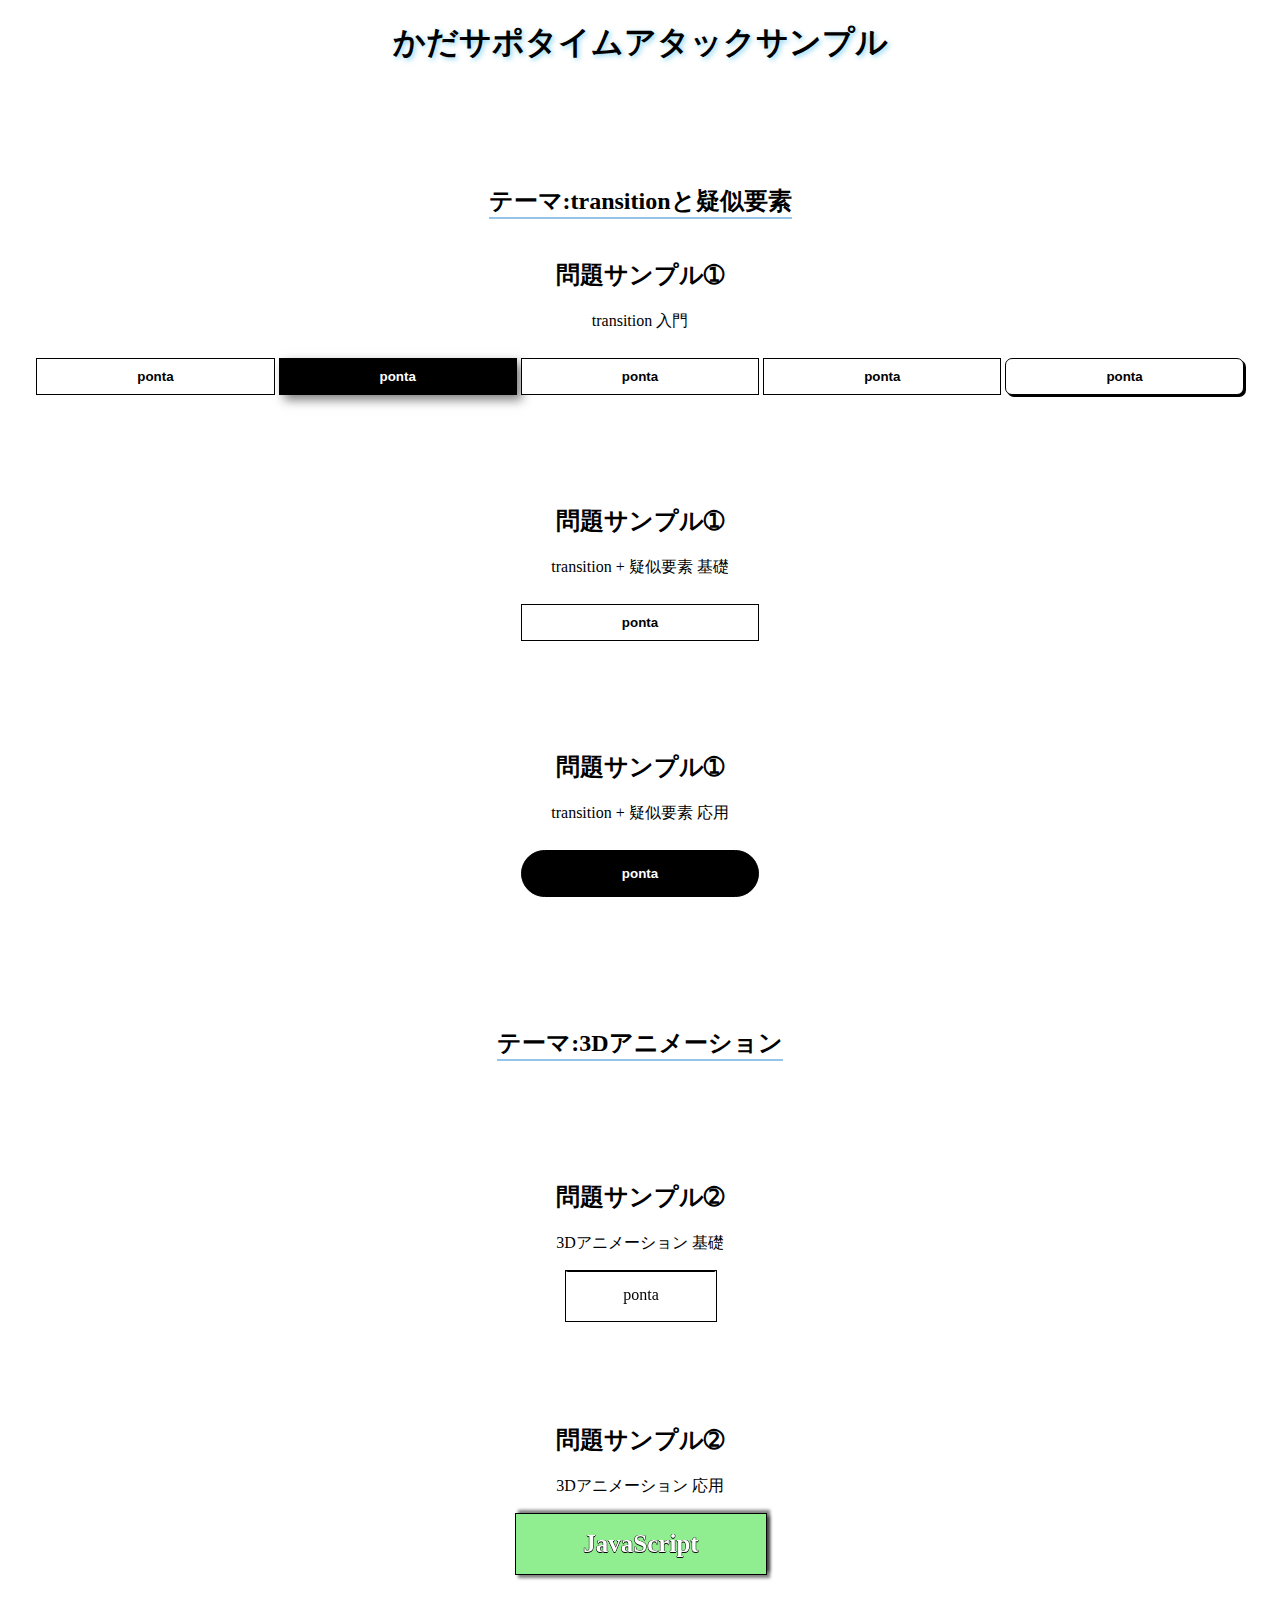
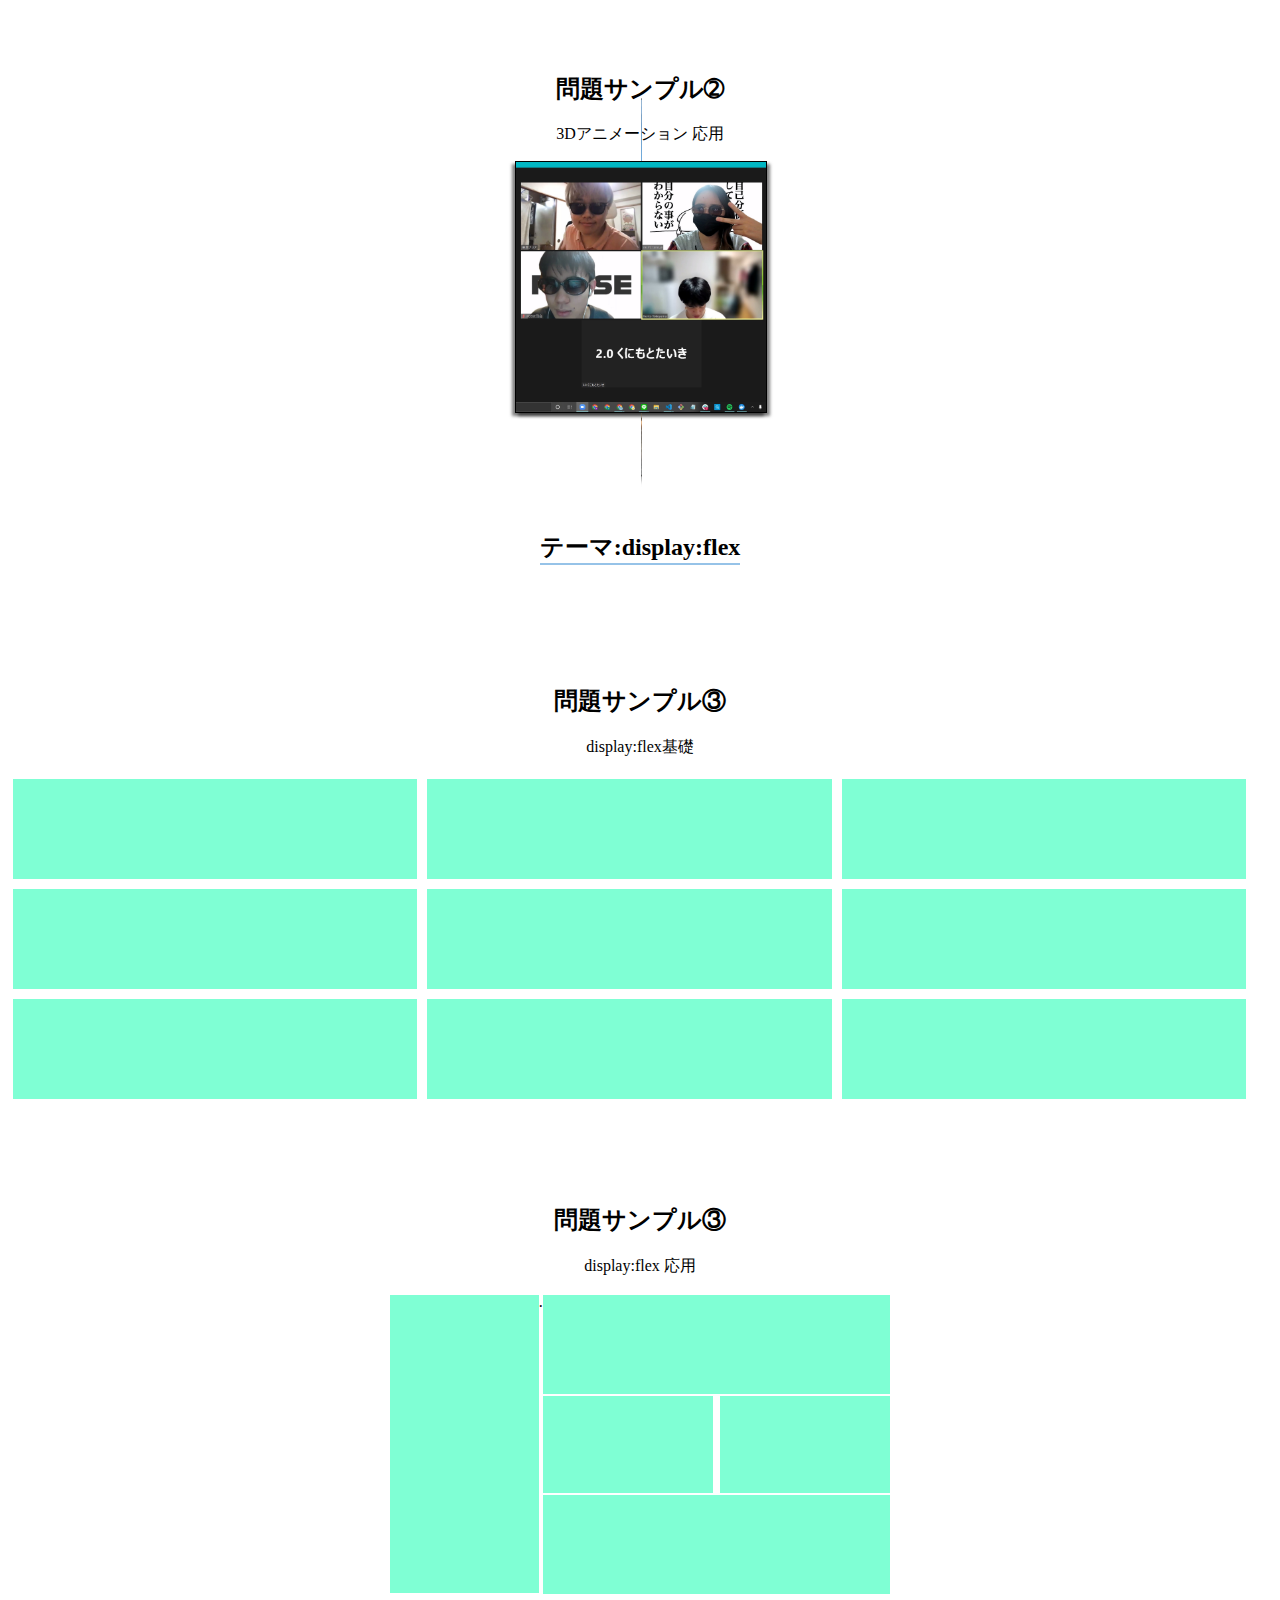
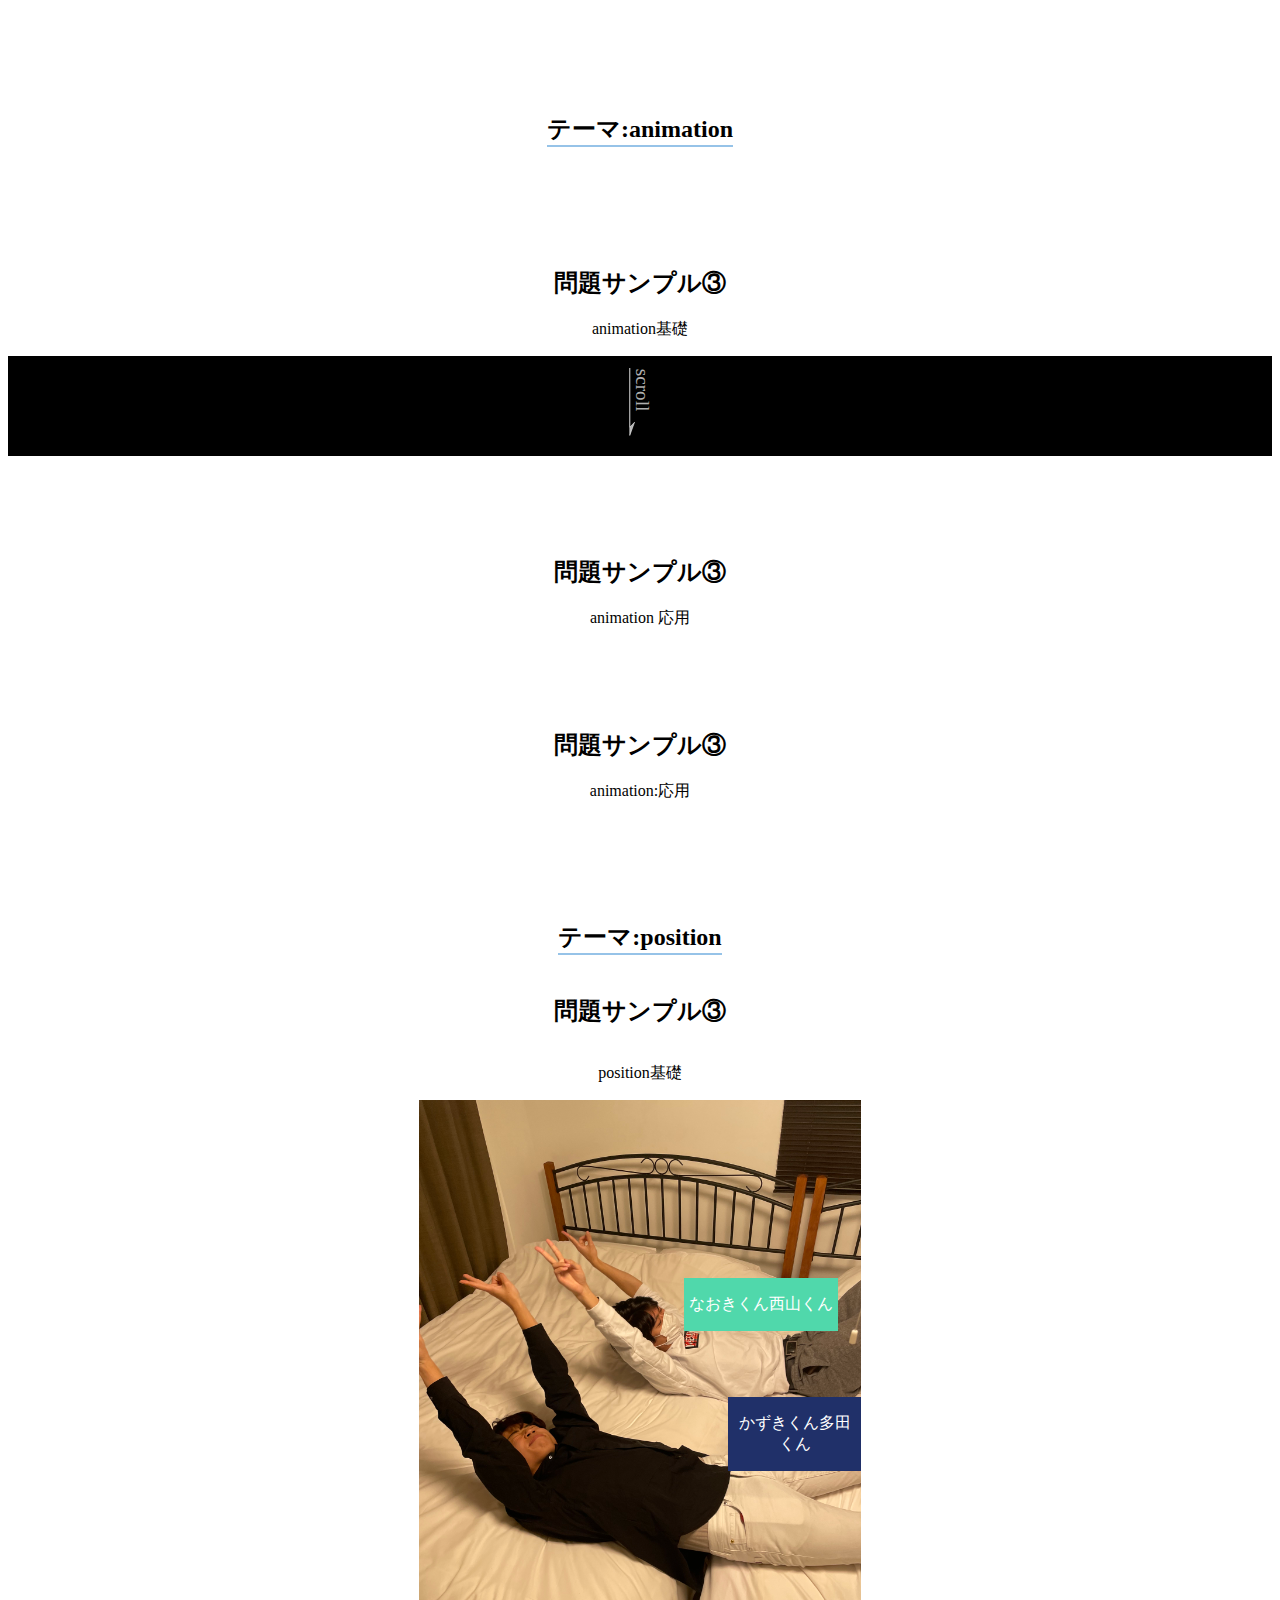
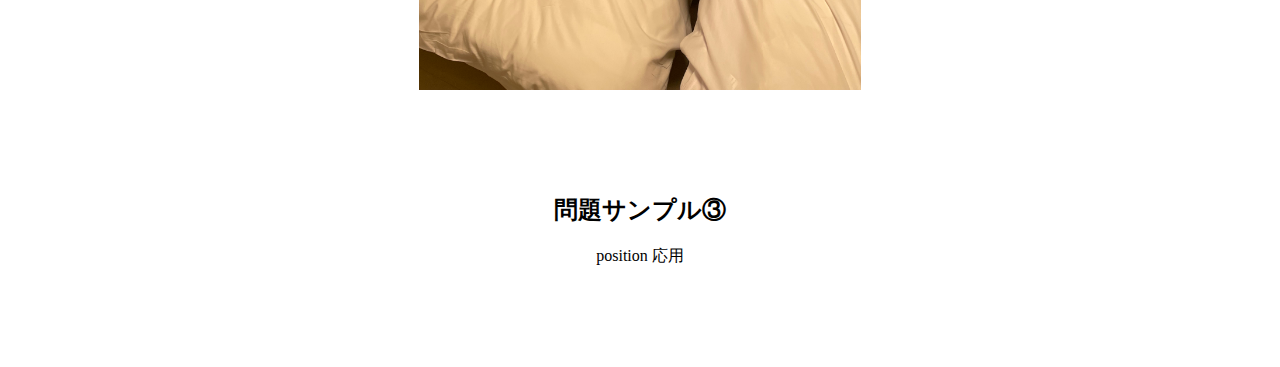
==== commit 2548cafc: "苗字追加" ====
--- a/index.html
+++ b/index.html
@@ -132,10 +132,10 @@
           <img src="./img/kazuki_and_naoki.jpg" alt="">
         </div>
         <div class="Position__basic__name1 Position__basic__name">
-          <p>なおきくん</p>
+          <p>なおきくん西山くん</p>
         </div>
         <div class="Position__basic__name2 Position__basic__name">
-          <p>かずきくん</p>
+          <p>かずきくん多田くん</p>
         </div>
       </div>
 
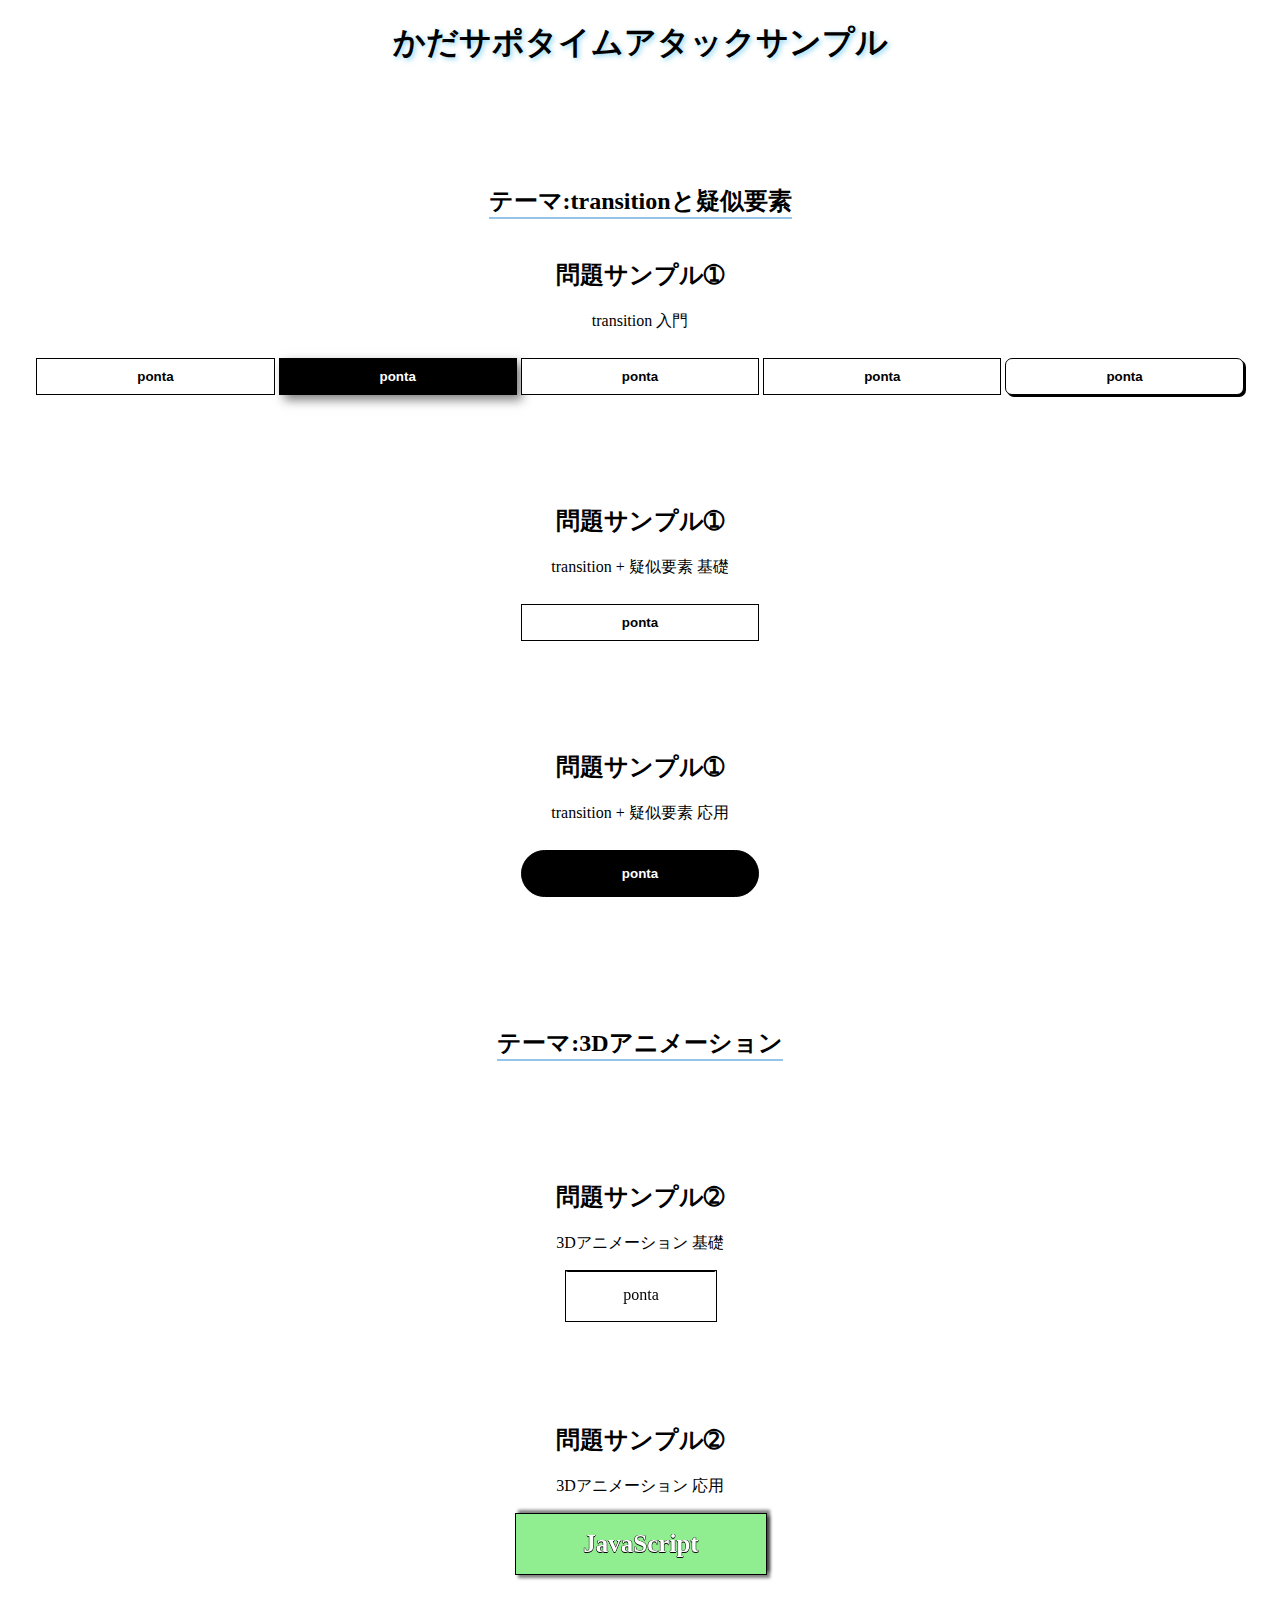
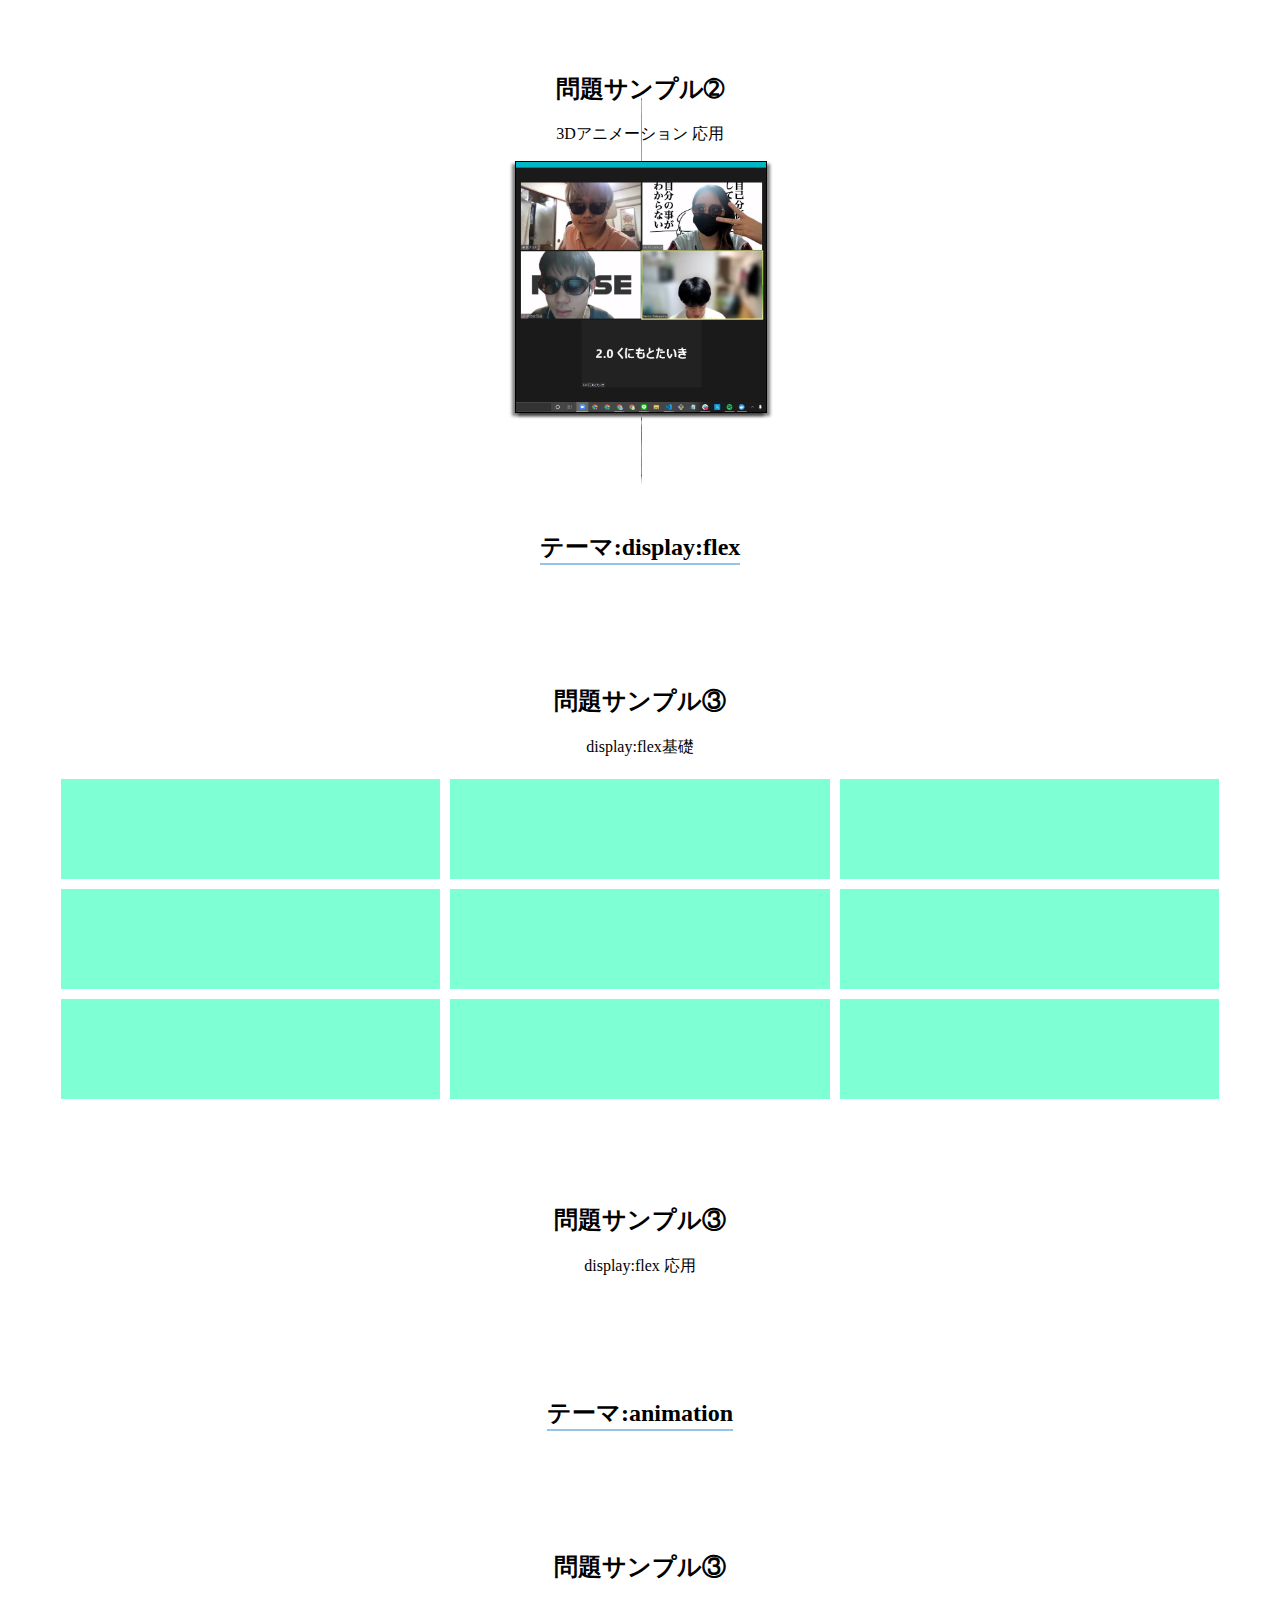
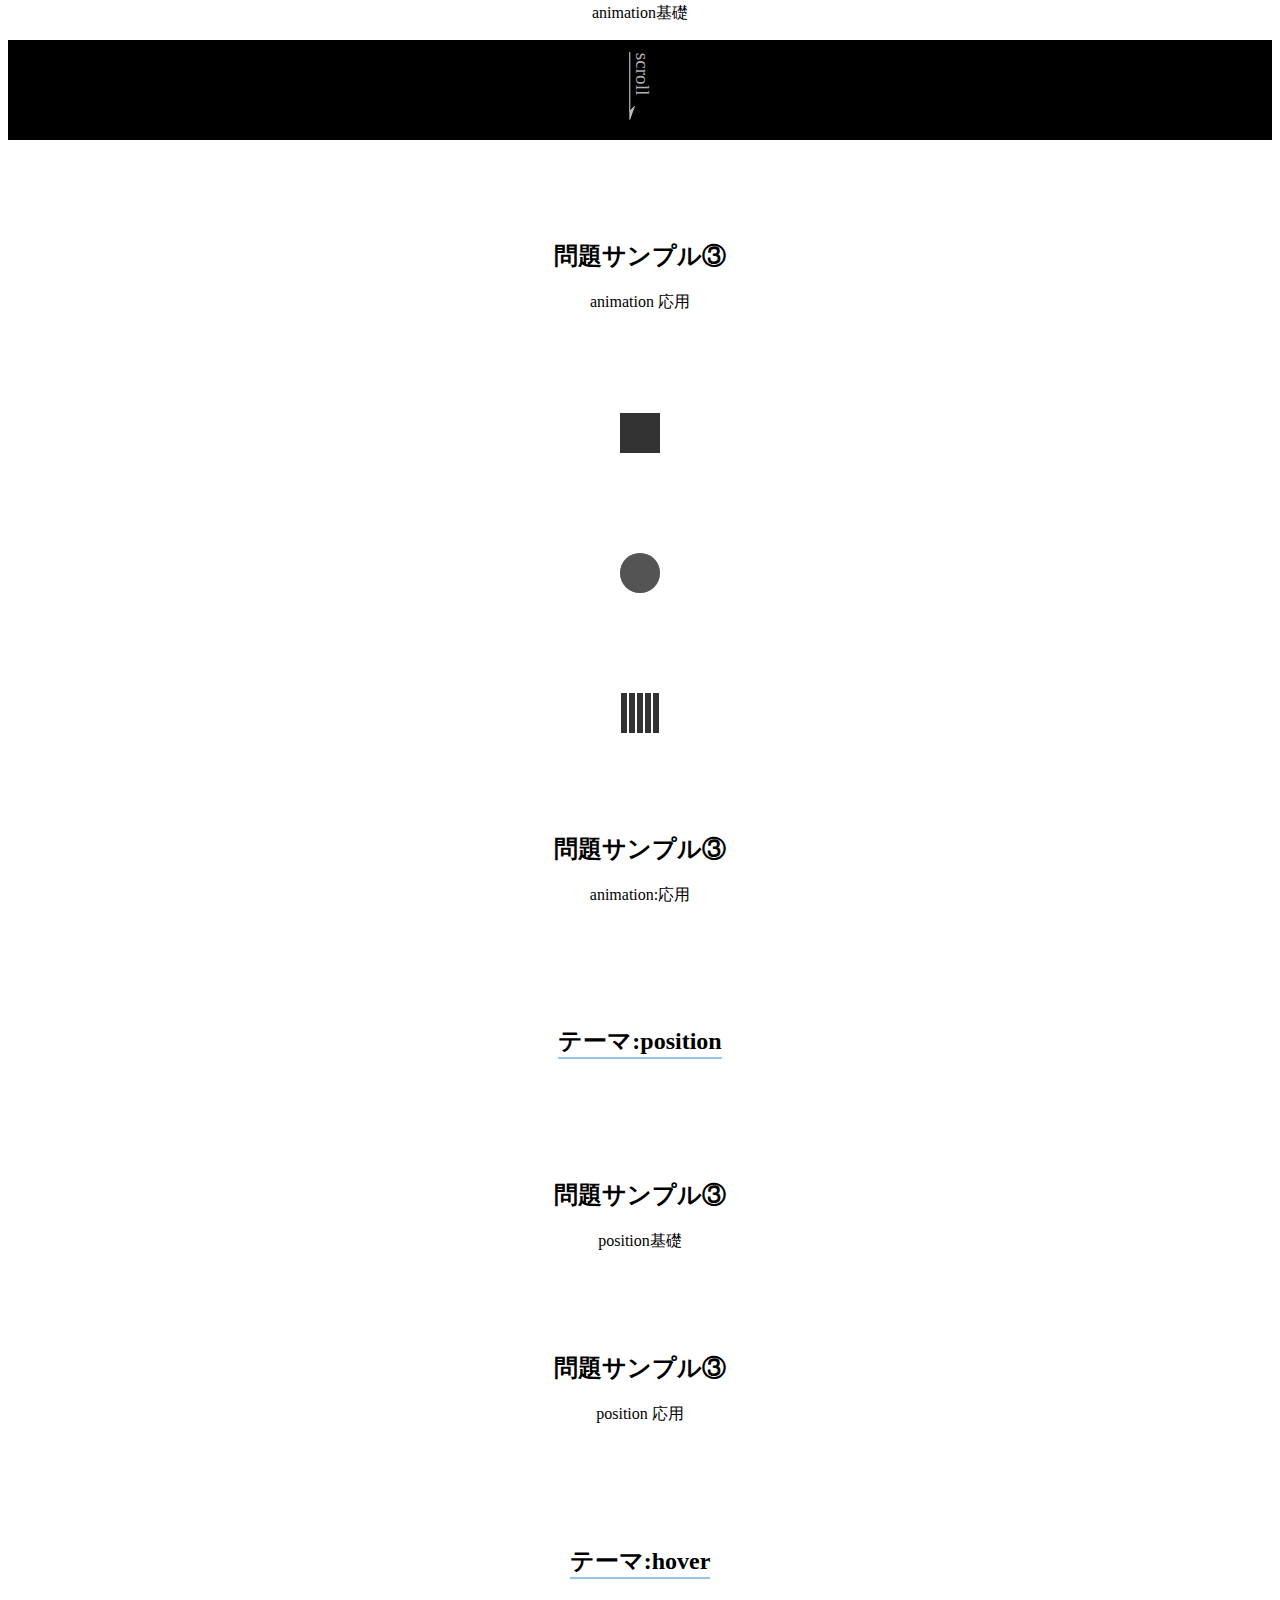
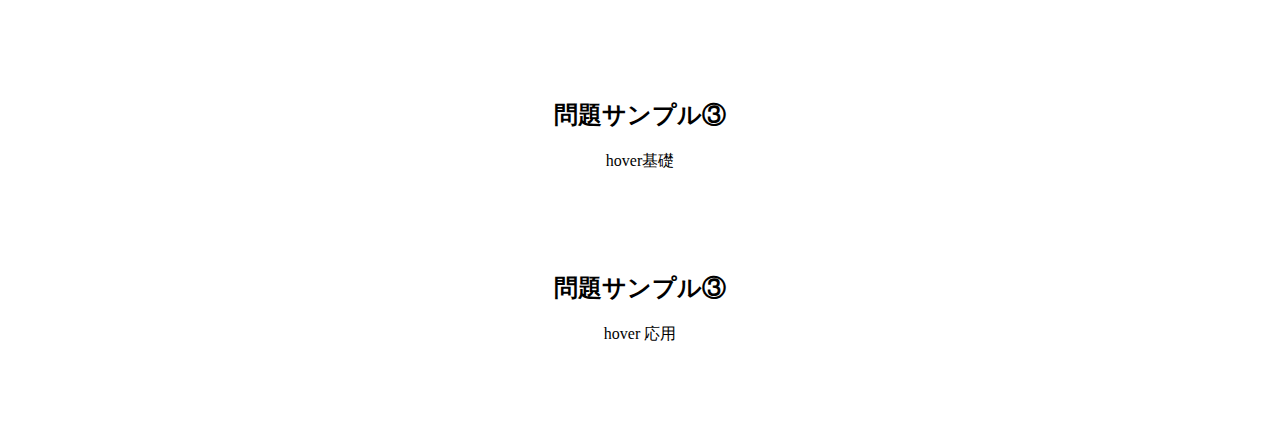
==== commit c405ef36: "改良" ====
--- a/index.html
+++ b/index.html
@@ -1,152 +1,163 @@
 <!DOCTYPE html>
 <html lang="ja">
-
-<head>
-  <meta charset="UTF-8" />
-  <meta http-equiv="X-UA-Compatible" content="IE=edge" />
-  <meta name="viewport" content="width=device-width, initial-scale=1.0" />
-  <title>かだサポサンプル</title>
-  <link rel="stylesheet" href="answer.css" />
-  <link rel="stylesheet" href="reset.css" />
-</head>
-
-<body>
-  <h1>かだサポタイムアタックサンプル</h1>
-  <div id="container">
-    <h2 class="thema">テーマ:transitionと疑似要素</h2>
-    <div class="answer">
-      <h2>問題サンプル➀</h2>
-      <p>transition 入門</p>
-      <button class="btn float">ponta</button>
-      <button class="btn filled">ponta</button>
-      <button class="btn letter-spacing">ponta</button>
-      <button class="btn shadow">ponta</button>
-      <button class="btn solid">ponta</button>
-    </div>
-    <div class="answer">
-      <h2>問題サンプル➀</h2>
-      <p>transition + 疑似要素 基礎</p>
-      <button class="btn slide-bg">ponta</button>
-    </div>
-    <div class="answer">
-      <h2>問題サンプル➀</h2>
-      <p>transition + 疑似要素 応用</p>
-      <button class="btn btn-white">ponta</button>
-    </div>
-  </div>
-  <div id="container2">
-    <h2 class="thema">テーマ:3Dアニメーション</h2>
-    <div class="answer3d">
-      <h2>問題サンプル➁</h2>
-      <p>3Dアニメーション 基礎</p>
-      <a class="btn cubic"><span class="hovering">terashi</span><span class="default">ponta</span></a>
-    </div>
-
-    <div class="answerRotate">
-      <h2>問題サンプル➁</h2>
-      <p>3Dアニメーション 応用</p>
-      <a class="btn">
-        <span class="default">Web Design</span>
-        <span class="hovering">Html</span>
-        <span class="hovering2">CSS</span>
-        <span class="hovering3">JavaScript</span>
-      </a>
-    </div>
-    <div class="answerRotate2">
-      <h2>問題サンプル➁</h2>
-      <p>3Dアニメーション 応用</p>
-      <a class="btn">
-        <span class="default"><img src="img/完全にやから.jpg" alt="" /></span>
-        <span class="hovering"><img src="img/やさぐれい.jpg" alt="" /></span>
-        <span class="hovering2"><img src="img/やんきーおのかん.jpg" alt="" /></span>
-        <span class="hovering3"><img src="img/柄悪マーケ.JPG" alt="" /></span>
-      </a>
-    </div>
-  </div>
-  <div id="container4">
-    <h2 class="thema">テーマ:display:flex</h2>
-    <div class="answer3d">
-      <h2>問題サンプル③</h2>
-      <p>display:flex基礎</p>
-      <div class="pictures">
-        <div class="item"></div>
-        <div class="item"></div>
-        <div class="item"></div>
-        <div class="item"></div>
-        <div class="item"></div>
-        <div class="item"></div>
-        <div class="item"></div>
-        <div class="item"></div>
-        <div class="item"></div>
+  <head>
+    <meta charset="UTF-8" />
+    <meta http-equiv="X-UA-Compatible" content="IE=edge" />
+    <meta name="viewport" content="width=device-width, initial-scale=1.0" />
+    <title>かだサポサンプル</title>
+    <link rel="stylesheet" href="answer.css" />
+    <link rel="stylesheet" href="reset.css" />
+  </head>
+  <body>
+    <h1>かだサポタイムアタックサンプル</h1>
+    <div id="container">
+      <h2 class="thema">テーマ:transitionと疑似要素</h2>
+      <div class="answer">
+        <h2>問題サンプル➀</h2>
+        <p>transition 入門</p>
+        <button class="btn float">ponta</button>
+        <button class="btn filled">ponta</button>
+        <button class="btn letter-spacing">ponta</button>
+        <button class="btn shadow">ponta</button>
+        <button class="btn solid">ponta</button>
+      </div>
+      <div class="answer">
+        <h2>問題サンプル➀</h2>
+        <p>transition + 疑似要素 基礎</p>
+        <button class="btn slide-bg">ponta</button>
+      </div>
+      <div class="answer">
+        <h2>問題サンプル➀</h2>
+        <p>transition + 疑似要素 応用</p>
+        <button class="btn btn-white">ponta</button>
       </div>
     </div>
+    <div id="container2">
+      <h2 class="thema">テーマ:3Dアニメーション</h2>
+      <div class="answer3d">
+        <h2>問題サンプル➁</h2>
+        <p>3Dアニメーション 基礎</p>
+        <a class="btn cubic"
+          ><span class="hovering">terashi</span
+          ><span class="default">ponta</span></a
+        >
+      </div>
 
-    <div class="answerRotate">
-      <h2>問題サンプル③</h2>
-      <p>display:flex 応用</p>
-      <div class="flex-container ponta">
-        <div class="left items">
-        </div>.
-        <div class="right ">
-          <div class="row items"></div>
-          <div class="row row-flex">
-            <div class="row-left items">
-            </div>
-            <div class="row-right items"></div>
-          </div>
-          <div class="row items"></div>
-        </div>
+      <div class="answerRotate">
+        <h2>問題サンプル➁</h2>
+        <p>3Dアニメーション 応用</p>
+        <a class="btn">
+          <span class="default">Web Design</span>
+          <span class="hovering">Html</span>
+          <span class="hovering2">CSS</span>
+          <span class="hovering3">JavaScript</span>
+        </a>
+      </div>
+      <div class="answerRotate2">
+        <h2>問題サンプル➁</h2>
+        <p>3Dアニメーション 応用</p>
+        <a class="btn">
+          <span class="default"><img src="img/完全にやから.jpg" alt="" /></span>
+          <span class="hovering"><img src="img/やさぐれい.jpg" alt="" /></span>
+          <span class="hovering2"
+            ><img src="img/やんきーおのかん.jpg" alt=""
+          /></span>
+          <span class="hovering3"><img src="img/柄悪マーケ.JPG" alt="" /></span>
+        </a>
       </div>
     </div>
-  </div>
-  <div id="container4">
-    <h2 class="thema">テーマ:animation</h2>
-    <div class="answer3d">
-      <h2>問題サンプル③</h2>
-      <p>animation基礎</p>
-      <div class="hero">
+    <div id="container4">
+     <h2 class="thema">テーマ:display:flex</h2>
+     <div class="answer3d">
+       <h2>問題サンプル③</h2>
+       <p>display:flex基礎</p>
+       <div class="pictures">
+            <div class="item"></div>
+            <div class="item"></div>
+            <div class="item"></div>
+            <div class="item"></div>
+            <div class="item"></div>
+            <div class="item"></div>
+            <div class="item"></div>
+            <div class="item"></div>
+            <div class="item"></div>
+          </div>
+     </div>
+
+     <div class="answerRotate">
+       <h2>問題サンプル③</h2>
+       <p>display:flex 応用</p>
+       <!-- <div class="flex-container ponta">
+            <div class="left items">
+            </div>.
+            <div class="right ">
+                 <div class="row items"></div>
+                 <div class="row row-flex">
+                      <div class="row-left items">
+                      </div>
+                      <div class="row-right items"></div>
+                 </div>
+                 <div class="row items"></div>
+            </div>
+       </div> -->
+     </div>
+   </div>
+    <div id="container4">
+      <h2 class="thema">テーマ:animation</h2>
+      <div class="answer3d">
+        <h2>問題サンプル③</h2>
+        <p>animation基礎</p>
+        <div class="hero">
         <div class="hero__footer">
           <img class="hero__downarrow" src="img/arrow.svg">
           <span class="hero__scrolltext">scroll</span>
         </div>
+     </div>
+      </div>
+      <div class="answerRotate">
+        <h2>問題サンプル③</h2>
+        <p>animation 応用</p>
+          <div class="spinner"></div>
+          <div class="double-spinner">
+            <div></div>
+            <div></div>
+          </div>
+          <div class="rect-spinner">
+            <div></div>
+            <div></div>
+            <div></div>
+            <div></div>
+            <div></div>
+          </div>
+        </div>
+      </div>
+      <div class="answerRotate2">
+        <h2>問題サンプル③</h2>
+        <p>animation:応用</p>
       </div>
     </div>
-
-    <div class="answerRotate">
-      <h2>問題サンプル③</h2>
-      <p>animation 応用</p>
-      <div class="square"></div>
-    </div>
-    <div class="answerRotate2">
-      <h2>問題サンプル③</h2>
-      <p>animation:応用</p>
-    </div>
-  </div>
-  <div id="container5">
-    <h2 class="thema">テーマ:position</h2>
-    <div class="Position__basic">
-      <h2>問題サンプル③</h2>
-      <p>position基礎</p>
-      <div class="Position__basic__caption">
-        <div class="Position__basic__img">
-          <img src="./img/kazuki_and_naoki.jpg" alt="">
-        </div>
-        <div class="Position__basic__name1 Position__basic__name">
-          <p>なおきくん西山くん</p>
-        </div>
-        <div class="Position__basic__name2 Position__basic__name">
-          <p>かずきくん多田くん</p>
-        </div>
-      </div>
-
-    </div>
-
-    <div class="answerRotate">
-      <h2>問題サンプル③</h2>
-      <p>position 応用</p>
-    </div>
-
-  </div>
-</body>
-
-</html>+   <div id="container5">
+     <h2 class="thema">テーマ:position</h2>
+     <div class="answer3d">
+       <h2>問題サンプル③</h2>
+       <p>position基礎</p>
+     </div>
+     <div class="answerRotate">
+       <h2>問題サンプル③</h2>
+       <p>position 応用</p>
+     </div>
+   </div>
+</div>
+<div id="container5">
+ <h2 class="thema">テーマ:hover</h2>
+ <div class="answer3d">
+   <h2>問題サンプル③</h2>
+   <p>hover基礎</p>
+ </div>
+ <div class="answerRotate">
+   <h2>問題サンプル③</h2>
+   <p>hover 応用</p>
+ </div>
+</div>
+  </body>
+</html>
--- a/answer.css
+++ b/answer.css
@@ -7,38 +7,52 @@
   text-align: center;
   margin: 100px 0;
 }
+
 #container > div {
-  flex-basis: 300px;
+  -ms-flex-preferred-size: 300px;
+      flex-basis: 300px;
 }
 
 #container2 {
   text-align: center;
   margin: 100px 0;
 }
+
 #container2 > div {
-  flex-basis: 300px;
+  -ms-flex-preferred-size: 300px;
+      flex-basis: 300px;
 }
 
 #container3 {
   text-align: center;
   margin: 100px 0;
 }
+
 #container3 > div {
-  flex-basis: 300px;
+  -ms-flex-preferred-size: 300px;
+      flex-basis: 300px;
 }
 
 #container4 {
   text-align: center;
   margin: 100px 0;
 }
+
 #container4 > div {
-  flex-basis: 300px;
+  -ms-flex-preferred-size: 300px;
+      flex-basis: 300px;
 }
 
 #container5 {
   text-align: center;
   margin: 100px 0;
 }
+
+#container5 > div {
+  -ms-flex-preferred-size: 300px;
+      flex-basis: 300px;
+}
+
 .thema {
   display: inline-block;
   border-bottom: 2px solid rgba(45, 136, 210, 0.5);
@@ -48,6 +62,7 @@
 .answer {
   margin-bottom: 100px;
 }
+
 .answer .btn {
   position: relative;
   display: inline-block;
@@ -57,52 +72,72 @@
   padding: 10px 100px;
   margin: 10px auto;
   cursor: pointer;
+  -webkit-transition: all 0.3s;
   transition: all 0.3s;
   color: black;
   text-decoration: none !important;
 }
+
 .answer .btn.float:hover {
   background-color: black;
   color: white;
-  box-shadow: 5px 5px 10px 0 rgba(0, 0, 0, 0.5);
-}
+  -webkit-box-shadow: 5px 5px 10px 0 rgba(0, 0, 0, 0.5);
+          box-shadow: 5px 5px 10px 0 rgba(0, 0, 0, 0.5);
+}
+
 .answer .btn.filled {
   background-color: black;
   color: white;
-  box-shadow: 5px 5px 10px 0 rgba(0, 0, 0, 0.5);
-}
+  -webkit-box-shadow: 5px 5px 10px 0 rgba(0, 0, 0, 0.5);
+          box-shadow: 5px 5px 10px 0 rgba(0, 0, 0, 0.5);
+}
+
 .answer .btn.filled:hover {
   background-color: white;
   color: black;
-  box-shadow: none;
-}
+  -webkit-box-shadow: none;
+          box-shadow: none;
+}
+
 .answer .btn.letter-spacing:hover {
   background-color: black;
   letter-spacing: 3px;
   color: white;
 }
+
 .answer .btn.shadow {
-  box-shadow: none;
-}
+  -webkit-box-shadow: none;
+          box-shadow: none;
+}
+
 .answer .btn.shadow:hover {
-  transform: translate(-2.5px, -2.5px);
-  box-shadow: 5px 5px 0 0 black;
-}
+  -webkit-transform: translate(-2.5px, -2.5px);
+          transform: translate(-2.5px, -2.5px);
+  -webkit-box-shadow: 5px 5px 0 0 black;
+          box-shadow: 5px 5px 0 0 black;
+}
+
 .answer .btn.solid {
-  box-shadow: 2px 2px 0 0 black;
+  -webkit-box-shadow: 2px 2px 0 0 black;
+          box-shadow: 2px 2px 0 0 black;
   border-radius: 7px;
 }
+
 .answer .btn.solid:hover {
-  transform: translate(2px, 2px);
-  box-shadow: none;
-}
+  -webkit-transform: translate(2px, 2px);
+          transform: translate(2px, 2px);
+  -webkit-box-shadow: none;
+          box-shadow: none;
+}
+
 .answer .btn.slide-bg {
   position: relative;
   overflow: hidden;
   z-index: 1;
 }
+
 .answer .btn.slide-bg::before {
-  content: "";
+  content: '';
   display: inline-block;
   width: 100%;
   height: 100%;
@@ -110,16 +145,24 @@
   position: absolute;
   top: 0;
   left: 0;
-  transform: translateX(-100%);
+  -webkit-transform: translateX(-100%);
+          transform: translateX(-100%);
+  -webkit-transition: -webkit-transform 0.3s;
+  transition: -webkit-transform 0.3s;
   transition: transform 0.3s;
+  transition: transform 0.3s, -webkit-transform 0.3s;
   z-index: -1;
 }
+
 .answer .btn.slide-bg:hover {
   color: white;
 }
+
 .answer .btn.slide-bg:hover::before {
-  transform: none;
-}
+  -webkit-transform: none;
+          transform: none;
+}
+
 .answer .btn.btn-white {
   text-align: center;
   background-color: black;
@@ -129,8 +172,10 @@
   display: inline-block;
   white-space: nowrap;
   border-radius: 100px;
+  -webkit-transition: all 0.2s;
   transition: all 0.2s;
 }
+
 .answer .btn.btn-white::after {
   content: "";
   display: inline-block;
@@ -142,13 +187,18 @@
   top: 0;
   left: 0;
   z-index: -1;
+  -webkit-transition: all 0.8s;
   transition: all 0.8s;
 }
+
 .answer .btn.btn-white:hover {
-  box-shadow: 0 5px 10px rgba(0, 0, 0, 0.5);
-}
+  -webkit-box-shadow: 0 5px 10px rgba(0, 0, 0, 0.5);
+          box-shadow: 0 5px 10px rgba(0, 0, 0, 0.5);
+}
+
 .answer .btn.btn-white:hover::after {
-  transform: scale(1.5);
+  -webkit-transform: scale(1.5);
+          transform: scale(1.5);
   opacity: 0;
 }
 
@@ -156,16 +206,20 @@
   text-align: center;
   margin: 100px 0;
 }
+
 .answer3d .btn {
   position: relative;
   display: inline-block;
-  transform-style: preserve-3d;
-  perspective: 300px;
+  -webkit-transform-style: preserve-3d;
+          transform-style: preserve-3d;
+  -webkit-perspective: 300px;
+          perspective: 300px;
   width: 150px;
   height: 50px;
   margin: 0 auto;
   cursor: pointer;
 }
+
 .answer3d .btn.cubic span {
   position: absolute;
   top: 0;
@@ -175,40 +229,54 @@
   border: 1px solid black;
   line-height: 48px;
   text-align: center;
+  -webkit-transition: all 0.3s;
   transition: all 0.3s;
-  transform-origin: center center -25px;
-}
+  -webkit-transform-origin: center center -25px;
+          transform-origin: center center -25px;
+}
+
 .answer3d .btn.cubic .hovering {
   background-color: black;
   color: white;
-  transform: rotateX(90deg);
-}
+  -webkit-transform: rotateX(90deg);
+          transform: rotateX(90deg);
+}
+
 .answer3d .btn.cubic .default {
   background-color: white;
   color: black;
-  transform: rotateX(0);
-}
+  -webkit-transform: rotateX(0);
+          transform: rotateX(0);
+}
+
 .answer3d .btn.cubic:hover .hovering {
-  transform: rotateX(0);
-}
+  -webkit-transform: rotateX(0);
+          transform: rotateX(0);
+}
+
 .answer3d .btn.cubic:hover .default {
-  transform: rotateX(-90deg);
+  -webkit-transform: rotateX(-90deg);
+          transform: rotateX(-90deg);
 }
 
 .answerRotate {
   text-align: center;
   margin: 100px 0;
 }
+
 .answerRotate .btn {
   position: relative;
   display: block;
-  transform-style: preserve-3d;
-  perspective: 300px;
+  -webkit-transform-style: preserve-3d;
+          transform-style: preserve-3d;
+  -webkit-perspective: 300px;
+          perspective: 300px;
   width: 250px;
   height: 60px;
   margin: 0 auto;
   z-index: 99999;
 }
+
 .answerRotate span {
   position: absolute;
   top: 0;
@@ -218,14 +286,17 @@
   border: 1px solid black;
   line-height: 60px;
   text-align: center;
-  box-shadow: 3px 3px 3px rgba(0, 0, 0, 0.5);
+  -webkit-box-shadow: 3px 3px 3px rgba(0, 0, 0, 0.5);
+          box-shadow: 3px 3px 3px rgba(0, 0, 0, 0.5);
   font-size: 25px;
 }
+
 .answerRotate .hovering {
   background-color: palevioletred;
   color: white;
   text-shadow: 1px 0 5px black;
-  transform: rotateX(180deg);
+  -webkit-transform: rotateX(180deg);
+          transform: rotateX(180deg);
   -webkit-animation-name: spin2;
           animation-name: spin2;
   -webkit-animation-duration: 10s;
@@ -241,11 +312,13 @@
   -webkit-animation-fill-mode: forwards;
           animation-fill-mode: forwards;
 }
+
 .answerRotate .hovering2 {
   background-color: orange;
   color: white;
   text-shadow: 0 5px 5px black;
-  transform: rotateX(270deg);
+  -webkit-transform: rotateX(270deg);
+          transform: rotateX(270deg);
   -webkit-animation-name: spin3;
           animation-name: spin3;
   -webkit-animation-duration: 10s;
@@ -261,11 +334,16 @@
   -webkit-animation-fill-mode: forwards;
           animation-fill-mode: forwards;
 }
+
 .answerRotate .hovering3 {
   background-color: lightgreen;
   color: white;
-  text-shadow: 0.5px 0 0 black, 0 0.5px 0 black, -0.5px 0 0 black, 0 -0.5px 0 black;
-  transform: rotateX(360deg);
+  text-shadow: .5px 0 0 black,+ 0 .5px 0 black,+ -.5px 0 0 black,+ 0 -.5px 0 black;
+  -webkit-transform: rotateX(360deg);
+          transform: rotateX(360deg);
   font-weight: bold;
   -webkit-animation-name: spin4;
           animation-name: spin4;
@@ -282,9 +360,11 @@
   -webkit-animation-fill-mode: forwards;
           animation-fill-mode: forwards;
 }
+
 .answerRotate .default {
   color: black;
-  transform: rotateX(90deg);
+  -webkit-transform: rotateX(90deg);
+          transform: rotateX(90deg);
   -webkit-animation-name: spin1;
           animation-name: spin1;
   -webkit-animation-duration: 10s;
@@ -306,99 +386,142 @@
 
 @-webkit-keyframes spin1 {
   0% {
-    transform: rotateX(0deg);
-    transform-origin: center center -30px;
-  }
-  100% {
-    transform: rotateX(-360deg);
-    transform-origin: center center -30px;
+    -webkit-transform: rotateX(0deg);
+            transform: rotateX(0deg);
+    -webkit-transform-origin: center center -30px;
+            transform-origin: center center -30px;
+  }
+  100% {
+    -webkit-transform: rotateX(-360deg);
+            transform: rotateX(-360deg);
+    -webkit-transform-origin: center center -30px;
+            transform-origin: center center -30px;
   }
 }
 
 @keyframes spin1 {
   0% {
-    transform: rotateX(0deg);
-    transform-origin: center center -30px;
-  }
-  100% {
-    transform: rotateX(-360deg);
-    transform-origin: center center -30px;
-  }
-}
+    -webkit-transform: rotateX(0deg);
+            transform: rotateX(0deg);
+    -webkit-transform-origin: center center -30px;
+            transform-origin: center center -30px;
+  }
+  100% {
+    -webkit-transform: rotateX(-360deg);
+            transform: rotateX(-360deg);
+    -webkit-transform-origin: center center -30px;
+            transform-origin: center center -30px;
+  }
+}
+
 @-webkit-keyframes spin2 {
   0% {
-    transform: rotateX(90deg);
-    transform-origin: center center -30px;
-  }
-  100% {
-    transform: rotateX(-270deg);
-    transform-origin: center center -30px;
-  }
-}
+    -webkit-transform: rotateX(90deg);
+            transform: rotateX(90deg);
+    -webkit-transform-origin: center center -30px;
+            transform-origin: center center -30px;
+  }
+  100% {
+    -webkit-transform: rotateX(-270deg);
+            transform: rotateX(-270deg);
+    -webkit-transform-origin: center center -30px;
+            transform-origin: center center -30px;
+  }
+}
+
 @keyframes spin2 {
   0% {
-    transform: rotateX(90deg);
-    transform-origin: center center -30px;
-  }
-  100% {
-    transform: rotateX(-270deg);
-    transform-origin: center center -30px;
-  }
-}
+    -webkit-transform: rotateX(90deg);
+            transform: rotateX(90deg);
+    -webkit-transform-origin: center center -30px;
+            transform-origin: center center -30px;
+  }
+  100% {
+    -webkit-transform: rotateX(-270deg);
+            transform: rotateX(-270deg);
+    -webkit-transform-origin: center center -30px;
+            transform-origin: center center -30px;
+  }
+}
+
 @-webkit-keyframes spin3 {
   0% {
-    transform: rotateX(180deg);
-    transform-origin: center center -30px;
-  }
-  100% {
-    transform: rotateX(-180deg);
-    transform-origin: center center -30px;
-  }
-}
+    -webkit-transform: rotateX(180deg);
+            transform: rotateX(180deg);
+    -webkit-transform-origin: center center -30px;
+            transform-origin: center center -30px;
+  }
+  100% {
+    -webkit-transform: rotateX(-180deg);
+            transform: rotateX(-180deg);
+    -webkit-transform-origin: center center -30px;
+            transform-origin: center center -30px;
+  }
+}
+
 @keyframes spin3 {
   0% {
-    transform: rotateX(180deg);
-    transform-origin: center center -30px;
-  }
-  100% {
-    transform: rotateX(-180deg);
-    transform-origin: center center -30px;
-  }
-}
+    -webkit-transform: rotateX(180deg);
+            transform: rotateX(180deg);
+    -webkit-transform-origin: center center -30px;
+            transform-origin: center center -30px;
+  }
+  100% {
+    -webkit-transform: rotateX(-180deg);
+            transform: rotateX(-180deg);
+    -webkit-transform-origin: center center -30px;
+            transform-origin: center center -30px;
+  }
+}
+
 @-webkit-keyframes spin4 {
   0% {
-    transform: rotateX(270deg);
-    transform-origin: center center -30px;
-  }
-  100% {
-    transform: rotateX(-90deg);
-    transform-origin: center center -30px;
-  }
-}
+    -webkit-transform: rotateX(270deg);
+            transform: rotateX(270deg);
+    -webkit-transform-origin: center center -30px;
+            transform-origin: center center -30px;
+  }
+  100% {
+    -webkit-transform: rotateX(-90deg);
+            transform: rotateX(-90deg);
+    -webkit-transform-origin: center center -30px;
+            transform-origin: center center -30px;
+  }
+}
+
 @keyframes spin4 {
   0% {
-    transform: rotateX(270deg);
-    transform-origin: center center -30px;
-  }
-  100% {
-    transform: rotateX(-90deg);
-    transform-origin: center center -30px;
-  }
-}
+    -webkit-transform: rotateX(270deg);
+            transform: rotateX(270deg);
+    -webkit-transform-origin: center center -30px;
+            transform-origin: center center -30px;
+  }
+  100% {
+    -webkit-transform: rotateX(-90deg);
+            transform: rotateX(-90deg);
+    -webkit-transform-origin: center center -30px;
+            transform-origin: center center -30px;
+  }
+}
+
 .answerRotate2 {
   text-align: center;
   margin: 100px 0;
 }
+
 .answerRotate2 .btn {
   position: relative;
   display: block;
-  transform-style: preserve-3d;
-  perspective: 300px;
+  -webkit-transform-style: preserve-3d;
+          transform-style: preserve-3d;
+  -webkit-perspective: 300px;
+          perspective: 300px;
   width: 250px;
   height: 250px;
   margin: 0 auto;
   z-index: 99999;
 }
+
 .answerRotate2 span {
   position: absolute;
   top: 0;
@@ -408,14 +531,17 @@
   border: 1px solid black;
   line-height: 250px;
   text-align: center;
-  box-shadow: 3px 3px 3px rgba(0, 0, 0, 0.5);
+  -webkit-box-shadow: 3px 3px 3px rgba(0, 0, 0, 0.5);
+          box-shadow: 3px 3px 3px rgba(0, 0, 0, 0.5);
   font-size: 25px;
 }
+
 .answerRotate2 .hovering {
   background-color: palevioletred;
   color: white;
   text-shadow: 1px 0 5px black;
-  transform: rotateY(180deg);
+  -webkit-transform: rotateY(180deg);
+          transform: rotateY(180deg);
   -webkit-animation-name: imgSpin2;
           animation-name: imgSpin2;
   -webkit-animation-duration: 10s;
@@ -431,11 +557,13 @@
   -webkit-animation-fill-mode: forwards;
           animation-fill-mode: forwards;
 }
+
 .answerRotate2 .hovering2 {
   background-color: orange;
   color: white;
   text-shadow: 0 5px 5px black;
-  transform: rotateY(270deg);
+  -webkit-transform: rotateY(270deg);
+          transform: rotateY(270deg);
   -webkit-animation-name: imgSpin3;
           animation-name: imgSpin3;
   -webkit-animation-duration: 10s;
@@ -451,11 +579,16 @@
   -webkit-animation-fill-mode: forwards;
           animation-fill-mode: forwards;
 }
+
 .answerRotate2 .hovering3 {
   background-color: lightgreen;
   color: white;
-  text-shadow: 0.5px 0 0 black, 0 0.5px 0 black, -0.5px 0 0 black, 0 -0.5px 0 black;
-  transform: rotateY(360deg);
+  text-shadow: .5px 0 0 black,+ 0 .5px 0 black,+ -.5px 0 0 black,+ 0 -.5px 0 black;
+  -webkit-transform: rotateY(360deg);
+          transform: rotateY(360deg);
   font-weight: bold;
   -webkit-animation-name: imgSpin4;
           animation-name: imgSpin4;
@@ -472,9 +605,11 @@
   -webkit-animation-fill-mode: forwards;
           animation-fill-mode: forwards;
 }
+
 .answerRotate2 .default {
   color: black;
-  transform: rotateY(90deg);
+  -webkit-transform: rotateY(90deg);
+          transform: rotateY(90deg);
   -webkit-animation-name: imgSpin1;
           animation-name: imgSpin1;
   -webkit-animation-duration: 10s;
@@ -493,6 +628,7 @@
   white-space: nowrap;
   font-weight: 900;
 }
+
 .answerRotate2 img {
   width: 250px;
   height: 250px;
@@ -502,92 +638,139 @@
 
 @-webkit-keyframes imgSpin1 {
   0% {
-    transform: rotateY(0deg);
-    transform-origin: center center -125px;
-  }
-  100% {
-    transform: rotateY(-360deg);
-    transform-origin: center center -125px;
+    -webkit-transform: rotateY(0deg);
+            transform: rotateY(0deg);
+    -webkit-transform-origin: center center -125px;
+            transform-origin: center center -125px;
+  }
+  100% {
+    -webkit-transform: rotateY(-360deg);
+            transform: rotateY(-360deg);
+    -webkit-transform-origin: center center -125px;
+            transform-origin: center center -125px;
   }
 }
 
 @keyframes imgSpin1 {
   0% {
-    transform: rotateY(0deg);
-    transform-origin: center center -125px;
-  }
-  100% {
-    transform: rotateY(-360deg);
-    transform-origin: center center -125px;
-  }
-}
+    -webkit-transform: rotateY(0deg);
+            transform: rotateY(0deg);
+    -webkit-transform-origin: center center -125px;
+            transform-origin: center center -125px;
+  }
+  100% {
+    -webkit-transform: rotateY(-360deg);
+            transform: rotateY(-360deg);
+    -webkit-transform-origin: center center -125px;
+            transform-origin: center center -125px;
+  }
+}
+
 @-webkit-keyframes imgSpin2 {
   0% {
-    transform: rotateY(90deg);
-    transform-origin: center center -125px;
-  }
-  100% {
-    transform: rotateY(-270deg);
-    transform-origin: center center -125px;
-  }
-}
+    -webkit-transform: rotateY(90deg);
+            transform: rotateY(90deg);
+    -webkit-transform-origin: center center -125px;
+            transform-origin: center center -125px;
+  }
+  100% {
+    -webkit-transform: rotateY(-270deg);
+            transform: rotateY(-270deg);
+    -webkit-transform-origin: center center -125px;
+            transform-origin: center center -125px;
+  }
+}
+
 @keyframes imgSpin2 {
   0% {
-    transform: rotateY(90deg);
-    transform-origin: center center -125px;
-  }
-  100% {
-    transform: rotateY(-270deg);
-    transform-origin: center center -125px;
-  }
-}
+    -webkit-transform: rotateY(90deg);
+            transform: rotateY(90deg);
+    -webkit-transform-origin: center center -125px;
+            transform-origin: center center -125px;
+  }
+  100% {
+    -webkit-transform: rotateY(-270deg);
+            transform: rotateY(-270deg);
+    -webkit-transform-origin: center center -125px;
+            transform-origin: center center -125px;
+  }
+}
+
 @-webkit-keyframes imgSpin3 {
   0% {
-    transform: rotateY(180deg);
-    transform-origin: center center -125px;
-  }
-  100% {
-    transform: rotateY(-180deg);
-    transform-origin: center center -125px;
-  }
-}
+    -webkit-transform: rotateY(180deg);
+            transform: rotateY(180deg);
+    -webkit-transform-origin: center center -125px;
+            transform-origin: center center -125px;
+  }
+  100% {
+    -webkit-transform: rotateY(-180deg);
+            transform: rotateY(-180deg);
+    -webkit-transform-origin: center center -125px;
+            transform-origin: center center -125px;
+  }
+}
+
 @keyframes imgSpin3 {
   0% {
-    transform: rotateY(180deg);
-    transform-origin: center center -125px;
-  }
-  100% {
-    transform: rotateY(-180deg);
-    transform-origin: center center -125px;
-  }
-}
+    -webkit-transform: rotateY(180deg);
+            transform: rotateY(180deg);
+    -webkit-transform-origin: center center -125px;
+            transform-origin: center center -125px;
+  }
+  100% {
+    -webkit-transform: rotateY(-180deg);
+            transform: rotateY(-180deg);
+    -webkit-transform-origin: center center -125px;
+            transform-origin: center center -125px;
+  }
+}
+
 @-webkit-keyframes imgSpin4 {
   0% {
-    transform: rotateY(270deg);
-    transform-origin: center center -125px;
-  }
-  100% {
-    transform: rotateY(-90deg);
-    transform-origin: center center -125px;
-  }
-}
+    -webkit-transform: rotateY(270deg);
+            transform: rotateY(270deg);
+    -webkit-transform-origin: center center -125px;
+            transform-origin: center center -125px;
+  }
+  100% {
+    -webkit-transform: rotateY(-90deg);
+            transform: rotateY(-90deg);
+    -webkit-transform-origin: center center -125px;
+            transform-origin: center center -125px;
+  }
+}
+
 @keyframes imgSpin4 {
   0% {
-    transform: rotateY(270deg);
-    transform-origin: center center -125px;
-  }
-  100% {
-    transform: rotateY(-90deg);
-    transform-origin: center center -125px;
-  }
-}
+    -webkit-transform: rotateY(270deg);
+            transform: rotateY(270deg);
+    -webkit-transform-origin: center center -125px;
+            transform-origin: center center -125px;
+  }
+  100% {
+    -webkit-transform: rotateY(-90deg);
+            transform: rotateY(-90deg);
+    -webkit-transform-origin: center center -125px;
+            transform-origin: center center -125px;
+  }
+}
+
 .pictures {
+  display: -webkit-box;
+  display: -ms-flexbox;
   display: flex;
-  flex-wrap: wrap;
-  align-content: space-around;
-}
+  -webkit-box-pack: center;
+      -ms-flex-pack: center;
+          justify-content: center;
+  -ms-flex-wrap: wrap;
+      flex-wrap: wrap;
+  -ms-flex-line-pack: distribute;
+      align-content: space-around;
+}
+
 .pictures > div {
-  width: 32%;
+  width: 30%;
   height: 100px;
   margin: 5px;
   background-color: aquamarine;
@@ -597,30 +780,47 @@
   width: 500px;
   margin: 0 auto;
   height: 300px;
+  display: -webkit-box;
+  display: -ms-flexbox;
   display: flex;
 }
+
 .flex-container .items {
   background-color: aquamarine;
   margin-top: 2px;
 }
+
 .flex-container .left {
-  flex-basis: 30%;
-}
+  -ms-flex-preferred-size: 30%;
+      flex-basis: 30%;
+}
+
 .flex-container .right {
-  flex-basis: 70%;
-}
+  -ms-flex-preferred-size: 70%;
+      flex-basis: 70%;
+}
+
 .flex-container .right .row {
   height: 33%;
 }
+
 .flex-container .right .row-flex {
+  display: -webkit-box;
+  display: -ms-flexbox;
   display: flex;
-  justify-content: space-between;
-}
+  -webkit-box-pack: justify;
+      -ms-flex-pack: justify;
+          justify-content: space-between;
+}
+
 .flex-container .right .row-flex .row-left {
-  flex-basis: 49%;
-}
+  -ms-flex-preferred-size: 49%;
+      flex-basis: 49%;
+}
+
 .flex-container .right .row-flex .row-right {
-  flex-basis: 49%;
+  -ms-flex-preferred-size: 49%;
+      flex-basis: 49%;
 }
 
 .hero {
@@ -628,16 +828,19 @@
   background-color: #000;
   padding: 50px;
 }
+
 .hero__footer {
   position: absolute;
   left: 50%;
   bottom: 20px;
-  transform: translateX(-50%);
+  -webkit-transform: translateX(-50%);
+          transform: translateX(-50%);
   z-index: 2;
   height: 68px;
   width: 22px;
   overflow: hidden;
 }
+
 .hero__downarrow {
   position: absolute;
   left: 0;
@@ -658,9 +861,11 @@
   -webkit-animation-fill-mode: forwards;
           animation-fill-mode: forwards;
 }
+
 .hero__scrolltext {
   position: absolute;
-  transform: rotate(90deg);
+  -webkit-transform: rotate(90deg);
+          transform: rotate(90deg);
   color: rgba(255, 255, 255, 0.7);
   left: -8px;
   top: 11px;
@@ -668,56 +873,314 @@
 }
 
 @-webkit-keyframes kf-arrow-anime {
-  0%, 50%, 100% {
-    transform: translateY(-20%);
+  0%,
+  50%,
+  100% {
+    -webkit-transform: translateY(-20%);
+            transform: translateY(-20%);
   }
   30% {
-    transform: none;
+    -webkit-transform: none;
+            transform: none;
   }
 }
 
 @keyframes kf-arrow-anime {
-  0%, 50%, 100% {
-    transform: translateY(-20%);
+  0%,
+  50%,
+  100% {
+    -webkit-transform: translateY(-20%);
+            transform: translateY(-20%);
   }
   30% {
-    transform: none;
-  }
-}
-.Position__basic {
+    -webkit-transform: none;
+            transform: none;
+  }
+}
+
+.parent {
+  position: relative;
+}
+
+.square {
+  width: 500px;
+  height: 500px;
+  background-color: chocolate;
+  margin: 200px auto;
+  border-radius: 50%;
+}
+
+.first {
+  position: absolute;
+  top: 0;
+  left: 0;
+  -webkit-animation-name: square;
+          animation-name: square;
+  -webkit-animation-duration: 1s;
+          animation-duration: 1s;
+  -webkit-animation-timing-function: linear;
+          animation-timing-function: linear;
+  -webkit-animation-delay: 0s;
+          animation-delay: 0s;
+  -webkit-animation-iteration-count: infinite;
+          animation-iteration-count: infinite;
+  -webkit-animation-direction: normal;
+          animation-direction: normal;
+  -webkit-animation-fill-mode: forwards;
+          animation-fill-mode: forwards;
+}
+
+.second {
+  position: absolute;
+  top: 0;
+  left: 0;
+  -webkit-animation-name: square;
+          animation-name: square;
+  -webkit-animation-duration: 2s;
+          animation-duration: 2s;
+  -webkit-animation-timing-function: linear;
+          animation-timing-function: linear;
+  -webkit-animation-delay: 0s;
+          animation-delay: 0s;
+  -webkit-animation-iteration-count: infinite;
+          animation-iteration-count: infinite;
+  -webkit-animation-direction: normal;
+          animation-direction: normal;
+  -webkit-animation-fill-mode: forwards;
+          animation-fill-mode: forwards;
+}
+
+.third {
+  position: absolute;
+  top: 0;
+  left: 0;
+  -webkit-animation-name: square;
+          animation-name: square;
+  -webkit-animation-duration: 3s;
+          animation-duration: 3s;
+  -webkit-animation-timing-function: linear;
+          animation-timing-function: linear;
+  -webkit-animation-delay: 0s;
+          animation-delay: 0s;
+  -webkit-animation-iteration-count: infinite;
+          animation-iteration-count: infinite;
+  -webkit-animation-direction: normal;
+          animation-direction: normal;
+  -webkit-animation-fill-mode: forwards;
+          animation-fill-mode: forwards;
+}
+
+@-webkit-keyframes square {
+  0% {
+    -webkit-transform: rotate(90deg);
+            transform: rotate(90deg);
+  }
+  100% {
+    -webkit-transform: rotate(-90deg);
+            transform: rotate(-90deg);
+  }
+}
+
+@keyframes square {
+  0% {
+    -webkit-transform: rotate(90deg);
+            transform: rotate(90deg);
+  }
+  100% {
+    -webkit-transform: rotate(-90deg);
+            transform: rotate(-90deg);
+  }
+}
+
+.spinner {
+  width: 40px;
+  height: 40px;
+  background-color: #333;
+  margin: 100px auto;
+  -webkit-animation-name: sk-rotateplane;
+          animation-name: sk-rotateplane;
+  -webkit-animation-duration: 1.2s;
+          animation-duration: 1.2s;
+  -webkit-animation-timing-function: ease-in-out;
+          animation-timing-function: ease-in-out;
+  -webkit-animation-delay: 0s;
+          animation-delay: 0s;
+  -webkit-animation-iteration-count: infinite;
+          animation-iteration-count: infinite;
+  -webkit-animation-direction: normal;
+          animation-direction: normal;
+  -webkit-animation-fill-mode: forwards;
+          animation-fill-mode: forwards;
+}
+
+@-webkit-keyframes sk-rotateplane {
+  0% {
+    -webkit-transform: perspective(120px) rotateX(0deg) rotateY(0deg);
+            transform: perspective(120px) rotateX(0deg) rotateY(0deg);
+  }
+  50% {
+    -webkit-transform: perspective(120px) rotateX(-180deg) rotateY(0deg);
+            transform: perspective(120px) rotateX(-180deg) rotateY(0deg);
+  }
+  100% {
+    -webkit-transform: perspective(120px) rotateX(-180deg) rotateY(-180deg);
+            transform: perspective(120px) rotateX(-180deg) rotateY(-180deg);
+  }
+}
+
+@keyframes sk-rotateplane {
+  0% {
+    -webkit-transform: perspective(120px) rotateX(0deg) rotateY(0deg);
+            transform: perspective(120px) rotateX(0deg) rotateY(0deg);
+  }
+  50% {
+    -webkit-transform: perspective(120px) rotateX(-180deg) rotateY(0deg);
+            transform: perspective(120px) rotateX(-180deg) rotateY(0deg);
+  }
+  100% {
+    -webkit-transform: perspective(120px) rotateX(-180deg) rotateY(-180deg);
+            transform: perspective(120px) rotateX(-180deg) rotateY(-180deg);
+  }
+}
+
+.double-spinner {
+  width: 40px;
+  height: 40px;
+  position: relative;
+  margin: 100px auto;
+}
+
+.double-spinner > div {
   width: 100%;
-  margin: 0 auto;
-  display: flex;
-  justify-content: center;
-  flex-direction: column;
-}
-.Position__basic__caption {
-  width: 35%;
-  margin: 0 auto;
-  display: flex;
-  flex-direction: column;
-  position: relative;
-}
-.Position__basic__img {
-  width: 100%;
-}
-.Position__basic__img img {
-  width: 100%;
-}
-.Position__basic__name {
-  color: #fff;
-  padding: 0px 5px;
-}
-.Position__basic__name1 {
+  height: 100%;
+  border-radius: 50%;
+  background-color: #333;
+  opacity: 0.6;
   position: absolute;
-  top: 30%;
-  left: 60%;
-  background-color: #50d8ab;
-}
-.Position__basic__name2 {
-  position: absolute;
-  top: 50%;
-  left: 70%;
-  background-color: #203069;
+  top: 0;
+  left: 0;
+  -webkit-animation-name: sk-bounce;
+          animation-name: sk-bounce;
+  -webkit-animation-duration: 2s;
+          animation-duration: 2s;
+  -webkit-animation-timing-function: ease-in-out;
+          animation-timing-function: ease-in-out;
+  -webkit-animation-delay: 0s;
+          animation-delay: 0s;
+  -webkit-animation-iteration-count: infinite;
+          animation-iteration-count: infinite;
+  -webkit-animation-direction: normal;
+          animation-direction: normal;
+  -webkit-animation-fill-mode: forwards;
+          animation-fill-mode: forwards;
+}
+
+.double-spinner > div:nth-child(2) {
+  -webkit-animation-delay: -1s;
+          animation-delay: -1s;
+}
+
+@-webkit-keyframes sk-bounce {
+  0%,
+  100% {
+    -webkit-transform: scale(0);
+            transform: scale(0);
+  }
+  50% {
+    -webkit-transform: scale(1);
+            transform: scale(1);
+  }
+}
+
+@keyframes sk-bounce {
+  0%,
+  100% {
+    -webkit-transform: scale(0);
+            transform: scale(0);
+  }
+  50% {
+    -webkit-transform: scale(1);
+            transform: scale(1);
+  }
+}
+
+.rect-spinner {
+  margin: 100px auto;
+  width: 50px;
+  height: 40px;
+  text-align: center;
+  letter-spacing: -2px;
+}
+
+.rect-spinner > div {
+  background-color: #333;
+  height: 100%;
+  width: 6px;
+  display: inline-block;
+  -webkit-animation-name: sk-stretchdelay;
+          animation-name: sk-stretchdelay;
+  -webkit-animation-duration: 1.2s;
+          animation-duration: 1.2s;
+  -webkit-animation-timing-function: ease-in-out;
+          animation-timing-function: ease-in-out;
+  -webkit-animation-delay: 0s;
+          animation-delay: 0s;
+  -webkit-animation-iteration-count: infinite;
+          animation-iteration-count: infinite;
+  -webkit-animation-direction: normal;
+          animation-direction: normal;
+  -webkit-animation-fill-mode: forwards;
+          animation-fill-mode: forwards;
+}
+
+.rect-spinner > div:nth-child(1) {
+  -webkit-animation-delay: -1.2s;
+          animation-delay: -1.2s;
+}
+
+.rect-spinner > div:nth-child(2) {
+  -webkit-animation-delay: -1.1s;
+          animation-delay: -1.1s;
+}
+
+.rect-spinner > div:nth-child(3) {
+  -webkit-animation-delay: -1s;
+          animation-delay: -1s;
+}
+
+.rect-spinner > div:nth-child(4) {
+  -webkit-animation-delay: -0.9s;
+          animation-delay: -0.9s;
+}
+
+.rect-spinner > div:nth-child(5) {
+  -webkit-animation-delay: -0.8s;
+          animation-delay: -0.8s;
+}
+
+@-webkit-keyframes sk-stretchdelay {
+  0%,
+  40%,
+  100% {
+    -webkit-transform: scaleY(0.4);
+            transform: scaleY(0.4);
+  }
+  20% {
+    -webkit-transform: scaleY(1);
+            transform: scaleY(1);
+  }
+}
+
+@keyframes sk-stretchdelay {
+  0%,
+  40%,
+  100% {
+    -webkit-transform: scaleY(0.4);
+            transform: scaleY(0.4);
+  }
+  20% {
+    -webkit-transform: scaleY(1);
+            transform: scaleY(1);
+  }
 }
 /*# sourceMappingURL=answer.css.map */